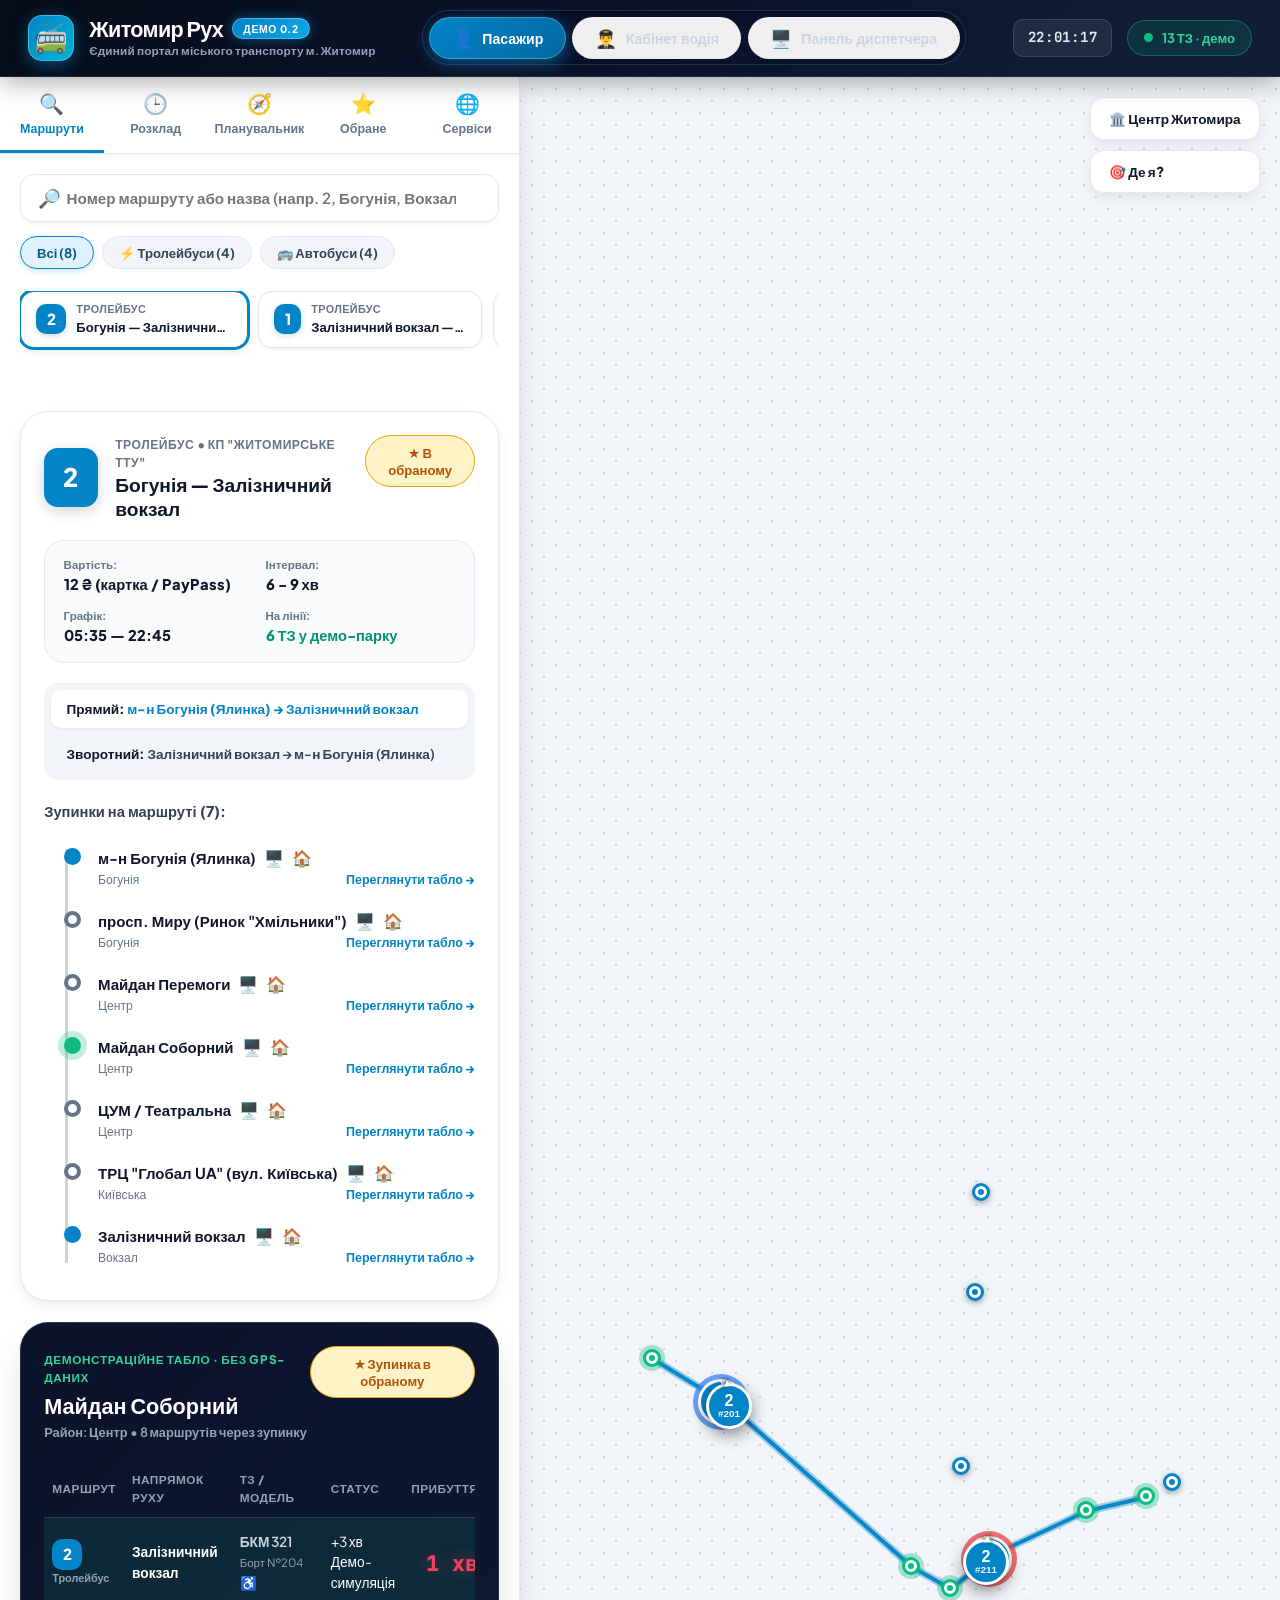
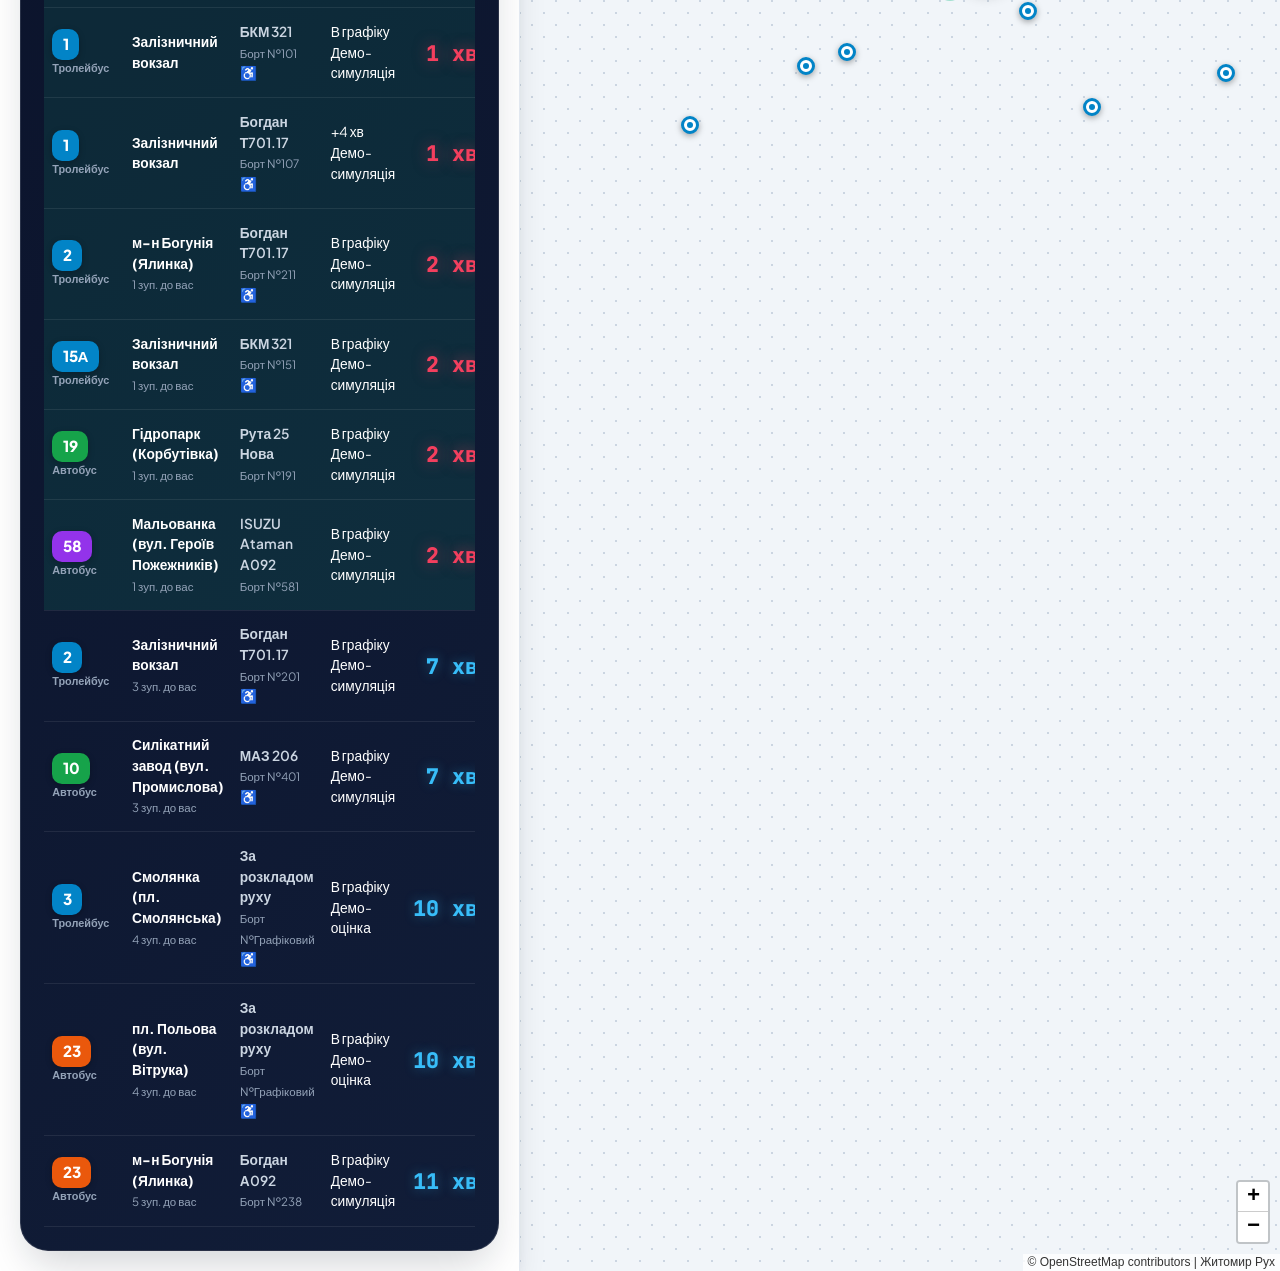
==== index.html @ 59715b7a "Add Zhytomyr transit demo app" ====
<!DOCTYPE html>
<html lang="uk">
<head>
  <meta charset="UTF-8">
  <meta name="viewport" content="width=device-width, initial-scale=1.0, maximum-scale=1.0, user-scalable=no">
  <title>Житомир Рух — Міський транспорт онлайн | Пасажир, Водій, Диспетчер</title>
  
  <!-- Шрифти -->
  <link rel="preconnect" href="https://fonts.googleapis.com">
  <link rel="preconnect" href="https://fonts.gstatic.com" crossorigin>
  <link href="https://fonts.googleapis.com/css2?family=Plus+Jakarta+Sans:wght@400;500;600;700;800;900&family=JetBrains+Mono:wght@400;500;600;700;800&display=swap" rel="stylesheet">

  <!-- Локальний автономний Leaflet CSS (без жодних помилок завантаження) -->
  <link rel="stylesheet" href="assets/leaflet.css">

  <!-- Преміум стилі додатку -->
  <link rel="stylesheet" href="css/styles.css">
</head>
<body data-page="passenger">

  <!-- ВЕРХНЯ ШАПКА З БРЕНДОМ ТА НАВІГАЦІЄЮ 3-Х СТОРІНОК -->
  <header class="app-header">
    <div class="brand-section">
      <a href="#passenger" class="brand-link" title="Житомир Рух">
        <div class="brand-logo-icon">🚎</div>
        <div class="brand-title-wrap">
          <h1 class="brand-title">
            Житомир Рух
            <span class="live-pill">ДЕМО 0.2</span>
          </h1>
          <span class="brand-tagline">Єдиний портал міського транспорту м. Житомир</span>
        </div>
      </a>
    </div>

    <!-- Навігація 3-х сторінок сайту -->
    <nav class="role-nav-container" aria-label="Сторінки сайту">
      <button class="role-nav-link active" data-role="passenger" title="Сторінка для пасажирів">
        <span class="role-icon">👤</span>
        <span class="role-text">Пасажир</span>
      </button>
      <button class="role-nav-link" data-role="driver" title="Сторінка для водіїв транспорту">
        <span class="role-icon">👨‍✈️</span>
        <span class="role-text">Кабінет водія</span>
      </button>
      <button class="role-nav-link" data-role="dispatcher" title="Сторінка диспетчера">
        <span class="role-icon">🖥️</span>
        <span class="role-text">Панель диспетчера</span>
      </button>
    </nav>

    <!-- Цифровий годинник та статус підключення -->
    <div class="header-right-meta">
      <div class="live-clock-badge" id="header-clock">--:--:--</div>
      <div class="header-status-indicator">
        <div class="pulse-dot"></div>
        <span id="header-live-counter">Демо-дані · GPS не підключено</span>
      </div>
    </div>
  </header>

  <!-- ГОЛОВНИЙ РОБОЧИЙ ПРОСТІР (3 ПОВНОЦІННІ СТОРІНКИ В ОДНОМУ САЙТІ) -->
  <main class="app-main-layout">

    <!-- ========================================== -->
    <!-- СТОРІНКА 1: ПАСАЖИРСЬКИЙ СЕРВІС            -->
    <!-- ========================================== -->
    <div id="page-passenger" class="page-view active-page">
      <aside class="passenger-sidebar" id="passenger-container">
        <!-- Заповнюється PassengerComponent: пошук, маршрути, табло прибуття, розклади -->
      </aside>
      <section class="map-viewport-container map-mount-point" id="map-mount-passenger">
        <!-- Спільна карта монтується сюди за замовчуванням -->
        <div id="shared-map-wrapper" style="width:100%;height:100%;position:relative;">
          <div id="leaflet-map"></div>
          <div class="map-floating-toolbar">
            <button id="btn-map-center-city" class="btn-map-control" title="Центрувати на майдані Соборному">
              <span>🏛️ Центр Житомира</span>
            </button>
            <button id="btn-map-my-location" class="btn-map-control" title="Моє поточне розташування">
              <span>🎯 Де я?</span>
            </button>
          </div>
        </div>
      </section>
    </div>

    <!-- ========================================== -->
    <!-- СТОРІНКА 2: КАБІНЕТ ВОДІЯ (COCKPIT HUD)   -->
    <!-- ========================================== -->
    <div id="page-driver" class="page-view">
      <aside class="driver-sidebar" id="driver-container">
        <!-- Заповнюється DriverComponent: цифровий спідометр, HUD, табель зупинок, кнопки заторів -->
      </aside>
      <section class="map-viewport-container map-mount-point" id="map-mount-driver">
        <!-- Сюди переміщується карта при відкритті сторінки водія -->
      </section>
    </div>

    <!-- ========================================== -->
    <!-- СТОРІНКА 3: ДИСПЕТЧЕРСЬКИЙ ПУНКТ КЕРУВАННЯ -->
    <!-- ========================================== -->
    <div id="page-dispatcher" class="page-view">
      <aside class="dispatcher-sidebar" id="dispatcher-container">
        <!-- Заповнюється DispatcherComponent: 5 KPI карток, таблиця рейсів, фільтри, журнал подій -->
      </aside>
      <section class="map-viewport-container map-mount-point" id="map-mount-dispatcher">
        <!-- Сюди переміщується карта при відкритті сторінки диспетчера -->
      </section>
    </div>

  </main>

  <!-- Локальний автономний Leaflet JS (100% надійність без збоїв мережі) -->
  <script src="assets/leaflet.js"></script>

  <!-- Головний єдиний бандл додатку -->
  <script src="js/bundle.js"></script>
</body>
</html>
---- assets/leaflet.css ----
/* required styles */

.leaflet-pane,
.leaflet-tile,
.leaflet-marker-icon,
.leaflet-marker-shadow,
.leaflet-tile-container,
.leaflet-pane > svg,
.leaflet-pane > canvas,
.leaflet-zoom-box,
.leaflet-image-layer,
.leaflet-layer {
	position: absolute;
	left: 0;
	top: 0;
	}
.leaflet-container {
	overflow: hidden;
	}
.leaflet-tile,
.leaflet-marker-icon,
.leaflet-marker-shadow {
	-webkit-user-select: none;
	   -moz-user-select: none;
	        user-select: none;
	  -webkit-user-drag: none;
	}
/* Prevents IE11 from highlighting tiles in blue */
.leaflet-tile::selection {
	background: transparent;
}
/* Safari renders non-retina tile on retina better with this, but Chrome is worse */
.leaflet-safari .leaflet-tile {
	image-rendering: -webkit-optimize-contrast;
	}
/* hack that prevents hw layers "stretching" when loading new tiles */
.leaflet-safari .leaflet-tile-container {
	width: 1600px;
	height: 1600px;
	-webkit-transform-origin: 0 0;
	}
.leaflet-marker-icon,
.leaflet-marker-shadow {
	display: block;
	}
/* .leaflet-container svg: reset svg max-width decleration shipped in Joomla! (joomla.org) 3.x */
/* .leaflet-container img: map is broken in FF if you have max-width: 100% on tiles */
.leaflet-container .leaflet-overlay-pane svg {
	max-width: none !important;
	max-height: none !important;
	}
.leaflet-container .leaflet-marker-pane img,
.leaflet-container .leaflet-shadow-pane img,
.leaflet-container .leaflet-tile-pane img,
.leaflet-container img.leaflet-image-layer,
.leaflet-container .leaflet-tile {
	max-width: none !important;
	max-height: none !important;
	width: auto;
	padding: 0;
	}

.leaflet-container img.leaflet-tile {
	/* See: https://bugs.chromium.org/p/chromium/issues/detail?id=600120 */
	mix-blend-mode: plus-lighter;
}

.leaflet-container.leaflet-touch-zoom {
	-ms-touch-action: pan-x pan-y;
	touch-action: pan-x pan-y;
	}
.leaflet-container.leaflet-touch-drag {
	-ms-touch-action: pinch-zoom;
	/* Fallback for FF which doesn't support pinch-zoom */
	touch-action: none;
	touch-action: pinch-zoom;
}
.leaflet-container.leaflet-touch-drag.leaflet-touch-zoom {
	-ms-touch-action: none;
	touch-action: none;
}
.leaflet-container {
	-webkit-tap-highlight-color: transparent;
}
.leaflet-container a {
	-webkit-tap-highlight-color: rgba(51, 181, 229, 0.4);
}
.leaflet-tile {
	filter: inherit;
	visibility: hidden;
	}
.leaflet-tile-loaded {
	visibility: inherit;
	}
.leaflet-zoom-box {
	width: 0;
	height: 0;
	-moz-box-sizing: border-box;
	     box-sizing: border-box;
	z-index: 800;
	}
/* workaround for https://bugzilla.mozilla.org/show_bug.cgi?id=888319 */
.leaflet-overlay-pane svg {
	-moz-user-select: none;
	}

.leaflet-pane         { z-index: 400; }

.leaflet-tile-pane    { z-index: 200; }
.leaflet-overlay-pane { z-index: 400; }
.leaflet-shadow-pane  { z-index: 500; }
.leaflet-marker-pane  { z-index: 600; }
.leaflet-tooltip-pane   { z-index: 650; }
.leaflet-popup-pane   { z-index: 700; }

.leaflet-map-pane canvas { z-index: 100; }
.leaflet-map-pane svg    { z-index: 200; }

.leaflet-vml-shape {
	width: 1px;
	height: 1px;
	}
.lvml {
	behavior: url(#default#VML);
	display: inline-block;
	position: absolute;
	}


/* control positioning */

.leaflet-control {
	position: relative;
	z-index: 800;
	pointer-events: visiblePainted; /* IE 9-10 doesn't have auto */
	pointer-events: auto;
	}
.leaflet-top,
.leaflet-bottom {
	position: absolute;
	z-index: 1000;
	pointer-events: none;
	}
.leaflet-top {
	top: 0;
	}
.leaflet-right {
	right: 0;
	}
.leaflet-bottom {
	bottom: 0;
	}
.leaflet-left {
	left: 0;
	}
.leaflet-control {
	float: left;
	clear: both;
	}
.leaflet-right .leaflet-control {
	float: right;
	}
.leaflet-top .leaflet-control {
	margin-top: 10px;
	}
.leaflet-bottom .leaflet-control {
	margin-bottom: 10px;
	}
.leaflet-left .leaflet-control {
	margin-left: 10px;
	}
.leaflet-right .leaflet-control {
	margin-right: 10px;
	}


/* zoom and fade animations */

.leaflet-fade-anim .leaflet-popup {
	opacity: 0;
	-webkit-transition: opacity 0.2s linear;
	   -moz-transition: opacity 0.2s linear;
	        transition: opacity 0.2s linear;
	}
.leaflet-fade-anim .leaflet-map-pane .leaflet-popup {
	opacity: 1;
	}
.leaflet-zoom-animated {
	-webkit-transform-origin: 0 0;
	    -ms-transform-origin: 0 0;
	        transform-origin: 0 0;
	}
svg.leaflet-zoom-animated {
	will-change: transform;
}

.leaflet-zoom-anim .leaflet-zoom-animated {
	-webkit-transition: -webkit-transform 0.25s cubic-bezier(0,0,0.25,1);
	   -moz-transition:    -moz-transform 0.25s cubic-bezier(0,0,0.25,1);
	        transition:         transform 0.25s cubic-bezier(0,0,0.25,1);
	}
.leaflet-zoom-anim .leaflet-tile,
.leaflet-pan-anim .leaflet-tile {
	-webkit-transition: none;
	   -moz-transition: none;
	        transition: none;
	}

.leaflet-zoom-anim .leaflet-zoom-hide {
	visibility: hidden;
	}


/* cursors */

.leaflet-interactive {
	cursor: pointer;
	}
.leaflet-grab {
	cursor: -webkit-grab;
	cursor:    -moz-grab;
	cursor:         grab;
	}
.leaflet-crosshair,
.leaflet-crosshair .leaflet-interactive {
	cursor: crosshair;
	}
.leaflet-popup-pane,
.leaflet-control {
	cursor: auto;
	}
.leaflet-dragging .leaflet-grab,
.leaflet-dragging .leaflet-grab .leaflet-interactive,
.leaflet-dragging .leaflet-marker-draggable {
	cursor: move;
	cursor: -webkit-grabbing;
	cursor:    -moz-grabbing;
	cursor:         grabbing;
	}

/* marker & overlays interactivity */
.leaflet-marker-icon,
.leaflet-marker-shadow,
.leaflet-image-layer,
.leaflet-pane > svg path,
.leaflet-tile-container {
	pointer-events: none;
	}

.leaflet-marker-icon.leaflet-interactive,
.leaflet-image-layer.leaflet-interactive,
.leaflet-pane > svg path.leaflet-interactive,
svg.leaflet-image-layer.leaflet-interactive path {
	pointer-events: visiblePainted; /* IE 9-10 doesn't have auto */
	pointer-events: auto;
	}

/* visual tweaks */

.leaflet-container {
	background: #ddd;
	outline-offset: 1px;
	}
.leaflet-container a {
	color: #0078A8;
	}
.leaflet-zoom-box {
	border: 2px dotted #38f;
	background: rgba(255,255,255,0.5);
	}


/* general typography */
.leaflet-container {
	font-family: "Helvetica Neue", Arial, Helvetica, sans-serif;
	font-size: 12px;
	font-size: 0.75rem;
	line-height: 1.5;
	}


/* general toolbar styles */

.leaflet-bar {
	box-shadow: 0 1px 5px rgba(0,0,0,0.65);
	border-radius: 4px;
	}
.leaflet-bar a {
	background-color: #fff;
	border-bottom: 1px solid #ccc;
	width: 26px;
	height: 26px;
	line-height: 26px;
	display: block;
	text-align: center;
	text-decoration: none;
	color: black;
	}
.leaflet-bar a,
.leaflet-control-layers-toggle {
	background-position: 50% 50%;
	background-repeat: no-repeat;
	display: block;
	}
.leaflet-bar a:hover,
.leaflet-bar a:focus {
	background-color: #f4f4f4;
	}
.leaflet-bar a:first-child {
	border-top-left-radius: 4px;
	border-top-right-radius: 4px;
	}
.leaflet-bar a:last-child {
	border-bottom-left-radius: 4px;
	border-bottom-right-radius: 4px;
	border-bottom: none;
	}
.leaflet-bar a.leaflet-disabled {
	cursor: default;
	background-color: #f4f4f4;
	color: #bbb;
	}

.leaflet-touch .leaflet-bar a {
	width: 30px;
	height: 30px;
	line-height: 30px;
	}
.leaflet-touch .leaflet-bar a:first-child {
	border-top-left-radius: 2px;
	border-top-right-radius: 2px;
	}
.leaflet-touch .leaflet-bar a:last-child {
	border-bottom-left-radius: 2px;
	border-bottom-right-radius: 2px;
	}

/* zoom control */

.leaflet-control-zoom-in,
.leaflet-control-zoom-out {
	font: bold 18px 'Lucida Console', Monaco, monospace;
	text-indent: 1px;
	}

.leaflet-touch .leaflet-control-zoom-in, .leaflet-touch .leaflet-control-zoom-out  {
	font-size: 22px;
	}


/* layers control */

.leaflet-control-layers {
	box-shadow: 0 1px 5px rgba(0,0,0,0.4);
	background: #fff;
	border-radius: 5px;
	}
.leaflet-control-layers-toggle {
	background-image: url(images/layers.png);
	width: 36px;
	height: 36px;
	}
.leaflet-retina .leaflet-control-layers-toggle {
	background-image: url(images/layers-2x.png);
	background-size: 26px 26px;
	}
.leaflet-touch .leaflet-control-layers-toggle {
	width: 44px;
	height: 44px;
	}
.leaflet-control-layers .leaflet-control-layers-list,
.leaflet-control-layers-expanded .leaflet-control-layers-toggle {
	display: none;
	}
.leaflet-control-layers-expanded .leaflet-control-layers-list {
	display: block;
	position: relative;
	}
.leaflet-control-layers-expanded {
	padding: 6px 10px 6px 6px;
	color: #333;
	background: #fff;
	}
.leaflet-control-layers-scrollbar {
	overflow-y: scroll;
	overflow-x: hidden;
	padding-right: 5px;
	}
.leaflet-control-layers-selector {
	margin-top: 2px;
	position: relative;
	top: 1px;
	}
.leaflet-control-layers label {
	display: block;
	font-size: 13px;
	font-size: 1.08333em;
	}
.leaflet-control-layers-separator {
	height: 0;
	border-top: 1px solid #ddd;
	margin: 5px -10px 5px -6px;
	}

/* Default icon URLs */
.leaflet-default-icon-path { /* used only in path-guessing heuristic, see L.Icon.Default */
	background-image: url(images/marker-icon.png);
	}


/* attribution and scale controls */

.leaflet-container .leaflet-control-attribution {
	background: #fff;
	background: rgba(255, 255, 255, 0.8);
	margin: 0;
	}
.leaflet-control-attribution,
.leaflet-control-scale-line {
	padding: 0 5px;
	color: #333;
	line-height: 1.4;
	}
.leaflet-control-attribution a {
	text-decoration: none;
	}
.leaflet-control-attribution a:hover,
.leaflet-control-attribution a:focus {
	text-decoration: underline;
	}
.leaflet-attribution-flag {
	display: inline !important;
	vertical-align: baseline !important;
	width: 1em;
	height: 0.6669em;
	}
.leaflet-left .leaflet-control-scale {
	margin-left: 5px;
	}
.leaflet-bottom .leaflet-control-scale {
	margin-bottom: 5px;
	}
.leaflet-control-scale-line {
	border: 2px solid #777;
	border-top: none;
	line-height: 1.1;
	padding: 2px 5px 1px;
	white-space: nowrap;
	-moz-box-sizing: border-box;
	     box-sizing: border-box;
	background: rgba(255, 255, 255, 0.8);
	text-shadow: 1px 1px #fff;
	}
.leaflet-control-scale-line:not(:first-child) {
	border-top: 2px solid #777;
	border-bottom: none;
	margin-top: -2px;
	}
.leaflet-control-scale-line:not(:first-child):not(:last-child) {
	border-bottom: 2px solid #777;
	}

.leaflet-touch .leaflet-control-attribution,
.leaflet-touch .leaflet-control-layers,
.leaflet-touch .leaflet-bar {
	box-shadow: none;
	}
.leaflet-touch .leaflet-control-layers,
.leaflet-touch .leaflet-bar {
	border: 2px solid rgba(0,0,0,0.2);
	background-clip: padding-box;
	}


/* popup */

.leaflet-popup {
	position: absolute;
	text-align: center;
	margin-bottom: 20px;
	}
.leaflet-popup-content-wrapper {
	padding: 1px;
	text-align: left;
	border-radius: 12px;
	}
.leaflet-popup-content {
	margin: 13px 24px 13px 20px;
	line-height: 1.3;
	font-size: 13px;
	font-size: 1.08333em;
	min-height: 1px;
	}
.leaflet-popup-content p {
	margin: 17px 0;
	margin: 1.3em 0;
	}
.leaflet-popup-tip-container {
	width: 40px;
	height: 20px;
	position: absolute;
	left: 50%;
	margin-top: -1px;
	margin-left: -20px;
	overflow: hidden;
	pointer-events: none;
	}
.leaflet-popup-tip {
	width: 17px;
	height: 17px;
	padding: 1px;

	margin: -10px auto 0;
	pointer-events: auto;

	-webkit-transform: rotate(45deg);
	   -moz-transform: rotate(45deg);
	    -ms-transform: rotate(45deg);
	        transform: rotate(45deg);
	}
.leaflet-popup-content-wrapper,
.leaflet-popup-tip {
	background: white;
	color: #333;
	box-shadow: 0 3px 14px rgba(0,0,0,0.4);
	}
.leaflet-container a.leaflet-popup-close-button {
	position: absolute;
	top: 0;
	right: 0;
	border: none;
	text-align: center;
	width: 24px;
	height: 24px;
	font: 16px/24px Tahoma, Verdana, sans-serif;
	color: #757575;
	text-decoration: none;
	background: transparent;
	}
.leaflet-container a.leaflet-popup-close-button:hover,
.leaflet-container a.leaflet-popup-close-button:focus {
	color: #585858;
	}
.leaflet-popup-scrolled {
	overflow: auto;
	}

.leaflet-oldie .leaflet-popup-content-wrapper {
	-ms-zoom: 1;
	}
.leaflet-oldie .leaflet-popup-tip {
	width: 24px;
	margin: 0 auto;

	-ms-filter: "progid:DXImageTransform.Microsoft.Matrix(M11=0.70710678, M12=0.70710678, M21=-0.70710678, M22=0.70710678)";
	filter: progid:DXImageTransform.Microsoft.Matrix(M11=0.70710678, M12=0.70710678, M21=-0.70710678, M22=0.70710678);
	}

.leaflet-oldie .leaflet-control-zoom,
.leaflet-oldie .leaflet-control-layers,
.leaflet-oldie .leaflet-popup-content-wrapper,
.leaflet-oldie .leaflet-popup-tip {
	border: 1px solid #999;
	}


/* div icon */

.leaflet-div-icon {
	background: #fff;
	border: 1px solid #666;
	}


/* Tooltip */
/* Base styles for the element that has a tooltip */
.leaflet-tooltip {
	position: absolute;
	padding: 6px;
	background-color: #fff;
	border: 1px solid #fff;
	border-radius: 3px;
	color: #222;
	white-space: nowrap;
	-webkit-user-select: none;
	-moz-user-select: none;
	-ms-user-select: none;
	user-select: none;
	pointer-events: none;
	box-shadow: 0 1px 3px rgba(0,0,0,0.4);
	}
.leaflet-tooltip.leaflet-interactive {
	cursor: pointer;
	pointer-events: auto;
	}
.leaflet-tooltip-top:before,
.leaflet-tooltip-bottom:before,
.leaflet-tooltip-left:before,
.leaflet-tooltip-right:before {
	position: absolute;
	pointer-events: none;
	border: 6px solid transparent;
	background: transparent;
	content: "";
	}

/* Directions */

.leaflet-tooltip-bottom {
	margin-top: 6px;
}
.leaflet-tooltip-top {
	margin-top: -6px;
}
.leaflet-tooltip-bottom:before,
.leaflet-tooltip-top:before {
	left: 50%;
	margin-left: -6px;
	}
.leaflet-tooltip-top:before {
	bottom: 0;
	margin-bottom: -12px;
	border-top-color: #fff;
	}
.leaflet-tooltip-bottom:before {
	top: 0;
	margin-top: -12px;
	margin-left: -6px;
	border-bottom-color: #fff;
	}
.leaflet-tooltip-left {
	margin-left: -6px;
}
.leaflet-tooltip-right {
	margin-left: 6px;
}
.leaflet-tooltip-left:before,
.leaflet-tooltip-right:before {
	top: 50%;
	margin-top: -6px;
	}
.leaflet-tooltip-left:before {
	right: 0;
	margin-right: -12px;
	border-left-color: #fff;
	}
.leaflet-tooltip-right:before {
	left: 0;
	margin-left: -12px;
	border-right-color: #fff;
	}

/* Printing */

@media print {
	/* Prevent printers from removing background-images of controls. */
	.leaflet-control {
		-webkit-print-color-adjust: exact;
		print-color-adjust: exact;
		}
	}
---- css/styles.css ----
/* ==========================================================================
   ЖИТОМИР РУХ — ПРЕМІУМ ДИЗАЙН-СИСТЕМА МІСЬКОГО ТРАНСПОРТУ (2.0)
   Сучасний муніципальний веб-сервіс європейського рівня
   ========================================================================== */

@import url('https://fonts.googleapis.com/css2?family=Plus+Jakarta+Sans:wght@400;500;600;700;800;900&family=JetBrains+Mono:wght@400;500;600;700;800&display=swap');

:root {
  /* Палітра міського електротранспорту */
  --primary-50: #f0f9ff;
  --primary-100: #e0f2fe;
  --primary-200: #bae6fd;
  --primary-300: #7dd3fc;
  --primary-400: #38bdf8;
  --primary-500: #0ea5e9;
  --primary-600: #0284c7;
  --primary-700: #0369a1;
  --primary-800: #075985;
  --primary-900: #0c4a6e;
  --primary-glow: rgba(2, 132, 199, 0.35);

  /* Тематичні кольори транспорту */
  --color-trolley: #0284c7;
  --color-bus: #10b981;
  --color-orange: #f97316;
  --color-purple: #8b5cf6;

  /* Семантичні статуси */
  --success: #10b981;
  --success-glow: rgba(16, 185, 129, 0.3);
  --success-bg: #ecfdf5;
  --success-text: #065f46;
  --success-border: #a7f3d0;

  --warning: #f59e0b;
  --warning-glow: rgba(245, 158, 11, 0.3);
  --warning-bg: #fffbeb;
  --warning-text: #92400e;
  --warning-border: #fde68a;

  --danger: #ef4444;
  --danger-glow: rgba(239, 68, 68, 0.3);
  --danger-bg: #fef2f2;
  --danger-text: #991b1b;
  --danger-border: #fecaca;

  --info: #3b82f6;
  --info-bg: #eff6ff;
  --info-text: #1e40af;
  --info-border: #bfdbfe;

  /* Темна та світла основа */
  --bg-deep: #070d19;
  --bg-header: #0b132b;
  --bg-surface-dark: #111d38;
  --bg-card-dark: #162447;
  
  --bg-app: #f4f6fa;
  --bg-card: #ffffff;
  --bg-subtle: #f8fafc;

  --text-main: #0f172a;
  --text-secondary: #334155;
  --text-muted: #64748b;
  --text-light: #94a3b8;
  --text-white: #ffffff;

  --border-subtle: #e2e8f0;
  --border-strong: #cbd5e1;
  --border-focus: #0284c7;

  /* Закруглення */
  --radius-xs: 6px;
  --radius-sm: 10px;
  --radius-md: 14px;
  --radius-lg: 20px;
  --radius-xl: 28px;
  --radius-full: 9999px;

  /* Тіні та глибина */
  --shadow-sm: 0 2px 4px rgba(15, 23, 42, 0.04), 0 1px 2px rgba(15, 23, 42, 0.02);
  --shadow-md: 0 6px 16px -2px rgba(15, 23, 42, 0.08), 0 2px 6px -1px rgba(15, 23, 42, 0.04);
  --shadow-lg: 0 14px 30px -5px rgba(15, 23, 42, 0.12), 0 6px 12px -3px rgba(15, 23, 42, 0.06);
  --shadow-floating: 0 20px 40px -10px rgba(15, 23, 42, 0.2);
  --shadow-glow: 0 0 20px var(--primary-glow);

  /* Шрифти */
  --font-sans: 'Plus Jakarta Sans', -apple-system, BlinkMacSystemFont, 'Segoe UI', Roboto, sans-serif;
  --font-mono: 'JetBrains Mono', ui-monospace, Menlo, Monaco, Consolas, monospace;

  --transition-fast: 0.15s cubic-bezier(0.4, 0, 0.2, 1);
  --transition-normal: 0.25s cubic-bezier(0.4, 0, 0.2, 1);
}

/* ==========================================================================
   БАЗОВІ СТИЛІ ТА СКИДАННЯ
   ========================================================================== */

* {
  box-sizing: border-box;
  margin: 0;
  padding: 0;
}

body {
  font-family: var(--font-sans);
  background-color: var(--bg-app);
  color: var(--text-main);
  line-height: 1.5;
  height: 100vh;
  display: flex;
  flex-direction: column;
  overflow: hidden;
  -webkit-font-smoothing: antialiased;
}

a {
  color: inherit;
  text-decoration: none;
}

button, input, select {
  font-family: inherit;
}

/* ==========================================================================
   ПРЕМІУМ ШАПКА ТА НАВІГАЦІЯ 3-Х СТОРІНОК
   ========================================================================== */

.app-header {
  background: linear-gradient(135deg, #070d19 0%, #0b132b 50%, #111d38 100%);
  color: #ffffff;
  padding: 0.65rem 1.75rem;
  display: flex;
  align-items: center;
  justify-content: space-between;
  box-shadow: 0 4px 25px rgba(0, 0, 0, 0.35);
  z-index: 1000;
  flex-shrink: 0;
  border-bottom: 1px solid rgba(255, 255, 255, 0.1);
}

.brand-section {
  display: flex;
  align-items: center;
}

.brand-link {
  display: flex;
  align-items: center;
  gap: 0.95rem;
  transition: opacity var(--transition-fast);
}

.brand-link:hover {
  opacity: 0.92;
}

.brand-logo-icon {
  width: 46px;
  height: 46px;
  background: linear-gradient(135deg, #0284c7 0%, #00b4d8 100%);
  border-radius: var(--radius-md);
  display: flex;
  align-items: center;
  justify-content: center;
  font-size: 1.7rem;
  box-shadow: 0 4px 16px rgba(2, 132, 199, 0.5);
  border: 1px solid rgba(255, 255, 255, 0.25);
  flex-shrink: 0;
}

.brand-title-wrap {
  display: flex;
  flex-direction: column;
}

.brand-title {
  font-size: 1.35rem;
  font-weight: 900;
  letter-spacing: -0.03em;
  color: #ffffff;
  display: flex;
  align-items: center;
  gap: 0.55rem;
  line-height: 1.2;
}

.live-pill {
  font-size: 0.65rem;
  background: linear-gradient(135deg, #0284c7, #0ea5e9);
  padding: 0.2rem 0.65rem;
  border-radius: var(--radius-full);
  font-weight: 800;
  text-transform: uppercase;
  letter-spacing: 0.06em;
  box-shadow: 0 0 12px rgba(2, 132, 199, 0.6);
  border: 1px solid rgba(255, 255, 255, 0.3);
}

.brand-tagline {
  font-size: 0.74rem;
  color: #94a3b8;
  font-weight: 600;
  letter-spacing: 0.01em;
}

/* Навігаційний перемикач 3-х сторінок сайту */
.role-nav-container {
  display: flex;
  background: rgba(11, 19, 43, 0.7);
  padding: 0.35rem;
  border-radius: var(--radius-full);
  gap: 0.4rem;
  border: 1px solid rgba(255, 255, 255, 0.12);
  backdrop-filter: blur(14px);
  box-shadow: inset 0 2px 4px rgba(0, 0, 0, 0.3);
}

.role-nav-link {
  display: flex;
  align-items: center;
  gap: 0.55rem;
  padding: 0.55rem 1.35rem;
  border-radius: var(--radius-full);
  font-size: 0.88rem;
  font-weight: 700;
  color: #cbd5e1;
  transition: all var(--transition-fast);
  cursor: pointer;
  border: 1px solid transparent;
}

.role-nav-link:hover {
  color: #ffffff;
  background: rgba(255, 255, 255, 0.08);
}

.role-nav-link.active {
  background: linear-gradient(135deg, #0284c7 0%, #0369a1 100%);
  color: #ffffff;
  box-shadow: 0 4px 15px rgba(2, 132, 199, 0.6);
  border-color: rgba(255, 255, 255, 0.25);
}

.role-nav-link.driver-active.active {
  background: linear-gradient(135deg, #10b981 0%, #059669 100%);
  box-shadow: 0 4px 15px rgba(16, 185, 129, 0.6);
}

.role-nav-link.dispatcher-active.active {
  background: linear-gradient(135deg, #6366f1 0%, #4f46e5 100%);
  box-shadow: 0 4px 15px rgba(99, 102, 241, 0.6);
}

.role-icon {
  font-size: 1.1rem;
}

.header-right-meta {
  display: flex;
  align-items: center;
  gap: 0.95rem;
}

.live-clock-badge {
  font-family: var(--font-mono);
  font-size: 0.88rem;
  font-weight: 700;
  color: #e2e8f0;
  background: rgba(255, 255, 255, 0.08);
  padding: 0.45rem 0.85rem;
  border-radius: var(--radius-sm);
  border: 1px solid rgba(255, 255, 255, 0.12);
  letter-spacing: 0.05em;
}

.header-status-indicator {
  display: flex;
  align-items: center;
  gap: 0.55rem;
  background: rgba(16, 185, 129, 0.15);
  border: 1px solid rgba(16, 185, 129, 0.4);
  padding: 0.45rem 1rem;
  border-radius: var(--radius-full);
  font-size: 0.82rem;
  font-weight: 700;
  color: #34d399;
}

.pulse-dot {
  width: 9px;
  height: 9px;
  background-color: #10b981;
  border-radius: 50%;
  animation: pulse-ring 2s infinite ease-out;
}

@keyframes pulse-ring {
  0% { transform: scale(0.95); box-shadow: 0 0 0 0 rgba(16, 185, 129, 0.8); }
  70% { transform: scale(1.15); box-shadow: 0 0 0 10px rgba(16, 185, 129, 0); }
  100% { transform: scale(0.95); box-shadow: 0 0 0 0 rgba(16, 185, 129, 0); }
}

/* ==========================================================================
   КОНТЕЙНЕР СТОРІНОК ТА ПЕРЕМИКАННЯ
   ========================================================================== */

.page-view {
  display: none;
  width: 100%;
  height: 100%;
  overflow: hidden;
  position: relative;
}

.page-view.active-page {
  display: flex;
  animation: fadeIn 0.25s ease-out forwards;
}

@keyframes fadeIn {
  from { opacity: 0; transform: translateY(4px); }
  to { opacity: 1; transform: translateY(0); }
}

/* ==========================================================================
   СТОРІНКА 1: ПАСАЖИРСЬКИЙ СЕРВІС
   ========================================================================== */

.passenger-layout {
  display: flex;
  width: 100%;
  height: 100%;
  overflow: hidden;
}

.passenger-sidebar {
  width: 520px;
  max-width: 48vw;
  background: #ffffff;
  border-right: 1px solid var(--border-subtle);
  display: flex;
  flex-direction: column;
  overflow-y: auto;
  z-index: 20;
  box-shadow: var(--shadow-lg);
  flex-shrink: 0;
  scrollbar-width: thin;
  scrollbar-color: #cbd5e1 #f8fafc;
}

.passenger-sidebar::-webkit-scrollbar {
  width: 6px;
}
.passenger-sidebar::-webkit-scrollbar-thumb {
  background: #cbd5e1;
  border-radius: var(--radius-full);
}

.passenger-tabs-nav {
  display: flex;
  border-bottom: 1px solid var(--border-subtle);
  background: #ffffff;
  position: sticky;
  top: 0;
  z-index: 30;
  box-shadow: 0 2px 8px rgba(0, 0, 0, 0.03);
}

.nav-tab-btn {
  flex: 1;
  display: flex;
  flex-direction: column;
  align-items: center;
  justify-content: center;
  padding: 0.85rem 0.25rem;
  background: transparent;
  border: none;
  border-bottom: 3px solid transparent;
  font-size: 0.78rem;
  font-weight: 800;
  color: var(--text-muted);
  cursor: pointer;
  transition: all var(--transition-fast);
  gap: 0.25rem;
}

.nav-tab-btn .tab-icon {
  font-size: 1.25rem;
}

.nav-tab-btn:hover {
  color: var(--primary-600);
  background: #f8fafc;
}

.nav-tab-btn.active {
  color: var(--primary-600);
  border-bottom-color: var(--primary-600);
  background: #ffffff;
}

.passenger-tab-body {
  padding: 1.25rem;
  display: flex;
  flex-direction: column;
  gap: 1.35rem;
}

/* Пошуковий рядок */
.search-filter-box {
  display: flex;
  flex-direction: column;
  gap: 0.85rem;
}

.search-input-wrapper {
  position: relative;
  display: flex;
  align-items: center;
}

.search-icon {
  position: absolute;
  left: 1.15rem;
  font-size: 1.15rem;
  color: var(--text-light);
  pointer-events: none;
}

.search-input {
  width: 100%;
  padding: 0.85rem 2.6rem 0.85rem 2.85rem;
  border: 1.5px solid var(--border-subtle);
  border-radius: var(--radius-md);
  font-size: 0.95rem;
  font-weight: 600;
  font-family: inherit;
  background: #ffffff;
  color: var(--text-main);
  box-shadow: var(--shadow-sm);
  transition: all var(--transition-fast);
}

.search-input:focus {
  outline: none;
  border-color: var(--border-focus);
  box-shadow: 0 0 0 4px rgba(2, 132, 199, 0.15);
}

.btn-clear {
  position: absolute;
  right: 0.85rem;
  background: #f1f5f9;
  border: none;
  color: var(--text-muted);
  width: 24px;
  height: 24px;
  border-radius: 50%;
  font-size: 0.8rem;
  display: flex;
  align-items: center;
  justify-content: center;
  cursor: pointer;
  transition: all var(--transition-fast);
}

.btn-clear:hover {
  background: #e2e8f0;
  color: var(--text-main);
}

.filter-pills {
  display: flex;
  gap: 0.5rem;
}

.filter-pill {
  padding: 0.45rem 1rem;
  background: #f1f5f9;
  border: 1px solid var(--border-subtle);
  border-radius: var(--radius-full);
  font-size: 0.82rem;
  font-weight: 700;
  color: var(--text-secondary);
  cursor: pointer;
  transition: all var(--transition-fast);
}

.filter-pill:hover {
  background: #e2e8f0;
  color: var(--text-main);
}

.filter-pill.active {
  background: var(--primary-100);
  border-color: var(--primary-600);
  color: var(--primary-800);
  box-shadow: 0 2px 6px rgba(2, 132, 199, 0.2);
}

/* Маршрутні чіпи */
.routes-horizontal-list {
  display: flex;
  gap: 0.65rem;
  overflow-x: auto;
  padding-bottom: 0.5rem;
  scrollbar-width: thin;
}

.stop-search-results {
  display: flex;
  flex-wrap: wrap;
  gap: 0.5rem;
  padding: 0 1rem 0.75rem;
}

.stop-search-heading,
.stop-search-empty {
  width: 100%;
  color: #64748b;
  font-size: 0.78rem;
}

.stop-search-result {
  display: flex;
  flex-direction: column;
  align-items: flex-start;
  gap: 0.15rem;
  border: 1px solid var(--border-subtle);
  border-radius: 0.65rem;
  background: #fff;
  padding: 0.55rem 0.75rem;
  color: var(--text-main);
  text-align: left;
  cursor: pointer;
}

.stop-search-result span {
  color: #64748b;
  font-size: 0.72rem;
}

.stop-search-result:hover {
  border-color: var(--primary-600);
  background: #f0f9ff;
}

.route-chip {
  flex-shrink: 0;
  display: flex;
  align-items: center;
  gap: 0.65rem;
  padding: 0.6rem 0.95rem;
  background: #ffffff;
  border: 1.5px solid var(--border-subtle);
  border-radius: var(--radius-md);
  cursor: pointer;
  transition: all var(--transition-fast);
  box-shadow: var(--shadow-sm);
}

.route-chip:hover {
  background: #f8fafc;
  border-color: var(--border-strong);
  transform: translateY(-2px);
  box-shadow: var(--shadow-md);
}

.route-chip.active {
  background: #ffffff;
  border-color: var(--chip-color, var(--primary-600));
  box-shadow: 0 0 0 2px var(--chip-color, var(--primary-600)), var(--shadow-md);
}

.route-chip-badge {
  background: var(--chip-color, var(--primary-600));
  color: #ffffff;
  font-weight: 900;
  font-size: 0.95rem;
  padding: 0.25rem 0.65rem;
  border-radius: var(--radius-sm);
  box-shadow: 0 2px 6px rgba(0, 0, 0, 0.15);
}

.route-chip-info {
  display: flex;
  flex-direction: column;
  max-width: 155px;
}

.route-chip-type {
  font-size: 0.68rem;
  text-transform: uppercase;
  color: var(--text-muted);
  font-weight: 800;
  letter-spacing: 0.03em;
}

.route-chip-name {
  font-size: 0.82rem;
  white-space: nowrap;
  overflow: hidden;
  text-overflow: ellipsis;
  font-weight: 700;
  color: var(--text-main);
}

/* Картка активного маршруту */
.selected-route-card {
  background: #ffffff;
  border: 1px solid var(--border-subtle);
  border-radius: var(--radius-xl);
  padding: 1.45rem;
  box-shadow: var(--shadow-md);
  display: flex;
  flex-direction: column;
  gap: 1.25rem;
}

.route-card-header {
  display: flex;
  align-items: flex-start;
  justify-content: space-between;
  gap: 0.95rem;
}

.route-title-group {
  display: flex;
  align-items: center;
  gap: 1.1rem;
}

.route-large-badge {
  color: #ffffff;
  font-size: 1.6rem;
  font-weight: 900;
  padding: 0.65rem 1.2rem;
  border-radius: var(--radius-md);
  box-shadow: 0 4px 14px rgba(0, 0, 0, 0.18);
}

.route-type-badge {
  font-size: 0.76rem;
  font-weight: 800;
  text-transform: uppercase;
  color: var(--text-muted);
  letter-spacing: 0.04em;
}

.route-main-name {
  font-size: 1.2rem;
  font-weight: 900;
  line-height: 1.25;
  color: var(--text-main);
}

.btn-star-fav {
  background: #f8fafc;
  border: 1px solid var(--border-subtle);
  padding: 0.5rem 0.95rem;
  border-radius: var(--radius-full);
  font-size: 0.82rem;
  font-weight: 700;
  cursor: pointer;
  color: var(--text-secondary);
  transition: all var(--transition-fast);
}

.btn-star-fav:hover {
  background: #fffbeb;
  border-color: #fde68a;
  color: #d97706;
}

.btn-star-fav.is-fav {
  background: #fef3c7;
  border-color: #f59e0b;
  color: #b45309;
}

.route-meta-strip {
  display: grid;
  grid-template-columns: repeat(2, 1fr);
  gap: 0.75rem;
  background: #f8fafc;
  padding: 0.95rem 1.15rem;
  border-radius: var(--radius-lg);
  border: 1px solid var(--border-subtle);
}

.meta-item {
  display: flex;
  flex-direction: column;
}

.meta-label {
  color: var(--text-muted);
  font-size: 0.72rem;
  font-weight: 700;
}

.meta-val {
  font-weight: 800;
  color: var(--text-main);
  font-size: 0.92rem;
}

.text-emerald {
  color: #059669;
}

/* Перемикач напрямків */
.direction-switch-bar {
  display: flex;
  flex-direction: column;
  gap: 0.45rem;
  background: #f1f5f9;
  padding: 0.45rem;
  border-radius: var(--radius-md);
}

.dir-btn {
  background: transparent;
  border: none;
  padding: 0.65rem 0.95rem;
  border-radius: var(--radius-sm);
  font-size: 0.85rem;
  text-align: left;
  color: var(--text-secondary);
  cursor: pointer;
  font-weight: 600;
  transition: all var(--transition-fast);
}

.dir-btn span {
  font-weight: 900;
  color: var(--text-main);
}

.dir-btn.active {
  background: #ffffff;
  color: var(--primary-600);
  font-weight: 800;
  box-shadow: var(--shadow-sm);
}

/* Таймлайн зупинок */
.stops-timeline-wrapper {
  display: flex;
  flex-direction: column;
  gap: 0.85rem;
}

.section-subheading {
  font-size: 0.92rem;
  font-weight: 800;
  color: var(--text-secondary);
}

.stops-timeline {
  display: flex;
  flex-direction: column;
  position: relative;
  padding-left: 1.25rem;
}

.stops-timeline::before {
  content: '';
  position: absolute;
  top: 14px;
  bottom: 14px;
  left: 21px;
  width: 3px;
  background: #cbd5e1;
  z-index: 1;
}

.stop-timeline-node {
  position: relative;
  display: flex;
  align-items: flex-start;
  gap: 1.05rem;
  padding: 0.65rem 0;
  cursor: pointer;
  transition: all var(--transition-fast);
}

.stop-timeline-node:hover .node-name {
  color: var(--primary-600);
}

.node-marker {
  position: relative;
  z-index: 2;
  width: 17px;
  height: 17px;
  border-radius: 50%;
  background: #ffffff;
  border: 4px solid #64748b;
  margin-top: 2px;
  transition: all var(--transition-fast);
  flex-shrink: 0;
}

.node-marker.terminal {
  border-color: var(--primary-600);
  background: var(--primary-600);
}

.stop-timeline-node.selected .node-marker {
  border-color: #10b981;
  background: #10b981;
  box-shadow: 0 0 0 6px rgba(16, 185, 129, 0.25);
}

.node-content {
  flex: 1;
  display: flex;
  flex-direction: column;
}

.node-name-row {
  display: flex;
  align-items: center;
  gap: 0.5rem;
}

.node-name {
  font-size: 0.94rem;
  font-weight: 700;
  color: var(--text-main);
}

.node-sub {
  display: flex;
  align-items: center;
  justify-content: space-between;
  font-size: 0.76rem;
  color: var(--text-muted);
}

.btn-peek-eta {
  background: transparent;
  border: none;
  color: var(--primary-600);
  font-size: 0.78rem;
  font-weight: 800;
  cursor: pointer;
  padding: 0;
}

.btn-peek-eta:hover {
  text-decoration: underline;
}

/* Цифрове табло прибуття на зупинці (LED Airport style) */
.live-stop-card {
  background: linear-gradient(135deg, #0b132b 0%, #111d38 100%);
  color: #ffffff;
  border-radius: var(--radius-xl);
  padding: 1.45rem;
  box-shadow: var(--shadow-floating);
  display: flex;
  flex-direction: column;
  gap: 1.15rem;
  border: 1px solid rgba(255, 255, 255, 0.12);
}

.stop-card-head {
  display: flex;
  justify-content: space-between;
  align-items: flex-start;
}

.badge-live-pulse {
  display: inline-flex;
  align-items: center;
  font-size: 0.74rem;
  font-weight: 800;
  color: #34d399;
  text-transform: uppercase;
  margin-bottom: 0.35rem;
  letter-spacing: 0.05em;
}

.stop-headline {
  font-size: 1.35rem;
  font-weight: 900;
  line-height: 1.2;
}

.stop-zone-label {
  font-size: 0.8rem;
  color: #94a3b8;
  font-weight: 600;
}

.arrivals-table-container {
  overflow-x: auto;
}

.arrivals-table {
  width: 100%;
  border-collapse: collapse;
  font-size: 0.86rem;
}

.arrivals-table th {
  text-align: left;
  padding: 0.65rem 0.5rem;
  border-bottom: 1px solid rgba(255, 255, 255, 0.15);
  color: #94a3b8;
  font-weight: 800;
  font-size: 0.74rem;
  text-transform: uppercase;
  letter-spacing: 0.04em;
}

.arrivals-table td {
  padding: 0.85rem 0.5rem;
  border-bottom: 1px solid rgba(255, 255, 255, 0.08);
  vertical-align: middle;
}

.arrival-row.row-imminent {
  background: rgba(16, 185, 129, 0.12);
}

.arrival-route-badge {
  display: inline-block;
  color: #ffffff;
  font-weight: 900;
  padding: 0.25rem 0.65rem;
  border-radius: var(--radius-sm);
  font-size: 0.95rem;
  box-shadow: 0 2px 6px rgba(0, 0, 0, 0.25);
}

.arrival-type-sub {
  display: block;
  font-size: 0.68rem;
  color: #94a3b8;
  font-weight: 700;
}

.arrival-dest-name {
  font-weight: 800;
  color: #ffffff;
}

.arrival-stops-away {
  font-size: 0.72rem;
  color: #94a3b8;
}

.arrival-model {
  font-weight: 600;
  color: #cbd5e1;
}

.arrival-board-num {
  font-size: 0.72rem;
  color: #94a3b8;
}

.col-eta {
  text-align: right;
}

.eta-big {
  font-size: 1.35rem;
  font-weight: 900;
  font-family: var(--font-mono);
  color: #38bdf8;
  text-shadow: 0 0 12px rgba(56, 189, 248, 0.4);
}

.text-urgent {
  color: #f43f5e;
  text-shadow: 0 0 15px rgba(244, 63, 94, 0.5);
  animation: pulse-text 1.5s infinite;
}

@keyframes pulse-text {
  0%, 100% { opacity: 1; }
  50% { opacity: 0.65; }
}

/* ==========================================================================
   СТОРІНКА 2: КАБІНЕТ ВОДІЯ (COCKPIT HUD)
   ========================================================================== */

.driver-layout {
  display: flex;
  width: 100%;
  height: 100%;
  overflow: hidden;
  background: #070d19;
}

.driver-sidebar {
  width: 550px;
  max-width: 50vw;
  background: #0b132b;
  border-right: 1px solid rgba(255, 255, 255, 0.1);
  display: flex;
  flex-direction: column;
  overflow-y: auto;
  z-index: 20;
  box-shadow: var(--shadow-lg);
  flex-shrink: 0;
  color: #ffffff;
  padding: 1.35rem;
  gap: 1.35rem;
  scrollbar-width: thin;
  scrollbar-color: #334155 #0b132b;
}

.driver-card-dark {
  background: rgba(255, 255, 255, 0.04);
  border: 1px solid rgba(255, 255, 255, 0.1);
  border-radius: var(--radius-xl);
  padding: 1.35rem;
  display: flex;
  flex-direction: column;
  gap: 1rem;
  box-shadow: var(--shadow-md);
}

.driver-profile-header {
  display: flex;
  align-items: center;
  gap: 1.15rem;
}

.driver-avatar-circle {
  width: 62px;
  height: 62px;
  border-radius: 50%;
  background: linear-gradient(135deg, #10b981 0%, #059669 100%);
  display: flex;
  align-items: center;
  justify-content: center;
  font-size: 2.2rem;
  box-shadow: 0 4px 15px rgba(16, 185, 129, 0.4);
  border: 2px solid rgba(255, 255, 255, 0.3);
}

.driver-name-text {
  font-size: 1.35rem;
  font-weight: 900;
  line-height: 1.2;
}

.driver-sub-id {
  font-size: 0.8rem;
  color: #94a3b8;
  font-family: var(--font-mono);
}

.shift-controls-bar {
  display: flex;
  align-items: center;
  justify-content: space-between;
  background: rgba(0, 0, 0, 0.25);
  padding: 0.95rem 1.25rem;
  border-radius: var(--radius-lg);
  border: 1px solid rgba(255, 255, 255, 0.08);
}

.shift-status-text {
  font-size: 0.92rem;
  font-weight: 800;
  display: flex;
  align-items: center;
  gap: 0.6rem;
}

.shift-active { color: #34d399; }
.shift-idle { color: #94a3b8; }

.btn-shift-toggle {
  padding: 0.75rem 1.45rem;
  border-radius: var(--radius-md);
  font-size: 0.88rem;
  font-weight: 800;
  cursor: pointer;
  border: none;
  transition: all var(--transition-fast);
}

.btn-shift-start {
  background: linear-gradient(135deg, #10b981, #059669);
  color: #ffffff;
  box-shadow: 0 4px 15px rgba(16, 185, 129, 0.4);
}

.btn-shift-end {
  background: linear-gradient(135deg, #ef4444, #dc2626);
  color: #ffffff;
  box-shadow: 0 4px 15px rgba(239, 68, 68, 0.4);
}

.btn-shift-toggle:hover {
  transform: translateY(-2px);
}

/* Cockpit HUD Gauges */
.cockpit-gauges-grid {
  display: grid;
  grid-template-columns: 1.1fr 1.6fr 1.2fr;
  gap: 1rem;
}

.cockpit-gauge-box {
  background: rgba(0, 0, 0, 0.35);
  border: 1px solid rgba(255, 255, 255, 0.1);
  border-radius: var(--radius-lg);
  padding: 1.15rem;
  display: flex;
  flex-direction: column;
  align-items: center;
  justify-content: center;
  text-align: center;
}

.speed-lcd {
  font-size: 3.4rem;
  font-weight: 900;
  font-family: var(--font-mono);
  line-height: 1;
  color: #38bdf8;
  text-shadow: 0 0 20px rgba(56, 189, 248, 0.5);
}

.speed-unit-tag {
  font-size: 0.82rem;
  color: #94a3b8;
  text-transform: uppercase;
  font-weight: 800;
}

.gauge-caption {
  font-size: 0.72rem;
  color: #cbd5e1;
  margin-top: 0.45rem;
  font-weight: 700;
}

.next-stop-callout {
  align-items: stretch;
  text-align: left;
}

.callout-label {
  font-size: 0.68rem;
  text-transform: uppercase;
  color: #f59e0b;
  font-weight: 900;
  letter-spacing: 0.05em;
}

.callout-name {
  font-size: 1.05rem;
  font-weight: 900;
  color: #ffffff;
  margin-top: 0.2rem;
  line-height: 1.3;
}

.btn-announce-stop {
  background: linear-gradient(135deg, #0284c7 0%, #0369a1 100%);
  color: #ffffff;
  border: none;
  padding: 0.65rem 0.95rem;
  border-radius: var(--radius-md);
  font-size: 0.82rem;
  font-weight: 800;
  cursor: pointer;
  margin-top: 0.65rem;
  box-shadow: 0 4px 12px rgba(2, 132, 199, 0.4);
  transition: all var(--transition-fast);
}

.btn-announce-stop:hover {
  transform: translateY(-1px);
}

.deviation-lcd {
  font-size: 3rem;
  font-weight: 900;
  font-family: var(--font-mono);
  line-height: 1;
}

.dev-unit-sub {
  font-size: 1.2rem;
}

.text-ahead { color: #38bdf8; text-shadow: 0 0 15px rgba(56, 189, 248, 0.5); }
.text-ontime { color: #34d399; text-shadow: 0 0 15px rgba(52, 211, 153, 0.5); }
.text-delayed { color: #f43f5e; text-shadow: 0 0 15px rgba(244, 63, 94, 0.5); }

/* ==========================================================================
   СТОРІНКА 3: ДИСПЕТЧЕРСЬКИЙ ЦЕНТР КЕРУВАННЯ
   ========================================================================== */

.dispatcher-layout {
  display: flex;
  width: 100%;
  height: 100%;
  overflow: hidden;
  background: #070d19;
}

.dispatcher-sidebar {
  width: 680px;
  max-width: 58vw;
  background: #0b132b;
  border-right: 1px solid rgba(255, 255, 255, 0.1);
  display: flex;
  flex-direction: column;
  overflow-y: auto;
  z-index: 20;
  box-shadow: var(--shadow-lg);
  flex-shrink: 0;
  color: #ffffff;
  padding: 1.35rem;
  gap: 1.35rem;
  scrollbar-width: thin;
  scrollbar-color: #334155 #0b132b;
}

.dispatcher-kpi-bar {
  display: grid;
  grid-template-columns: repeat(5, 1fr);
  gap: 0.95rem;
}

.kpi-card {
  background: rgba(255, 255, 255, 0.04);
  border: 1px solid rgba(255, 255, 255, 0.1);
  border-radius: var(--radius-xl);
  padding: 1.1rem;
  display: flex;
  align-items: center;
  gap: 0.95rem;
  box-shadow: var(--shadow-sm);
  transition: transform var(--transition-fast);
}

.kpi-card:hover {
  transform: translateY(-2px);
  background: rgba(255, 255, 255, 0.06);
}

.kpi-icon-wrap {
  width: 50px;
  height: 50px;
  border-radius: var(--radius-lg);
  display: flex;
  align-items: center;
  justify-content: center;
  font-size: 1.45rem;
  flex-shrink: 0;
}

.kpi-val {
  font-size: 1.45rem;
  font-weight: 900;
  line-height: 1.1;
  font-family: var(--font-mono);
}

.kpi-label {
  font-size: 0.74rem;
  color: #94a3b8;
  font-weight: 700;
}

/* Диспетчерські фільтри */
.dispatcher-controls-card {
  background: rgba(255, 255, 255, 0.04);
  border: 1px solid rgba(255, 255, 255, 0.1);
  border-radius: var(--radius-xl);
  padding: 1.1rem;
}

.controls-row-top {
  display: flex;
  flex-wrap: wrap;
  gap: 0.95rem;
  align-items: center;
}

.search-box-flex {
  flex: 1.5;
  min-width: 240px;
}

.filters-flex {
  display: flex;
  gap: 0.65rem;
  flex: 2;
  min-width: 320px;
}

.sim-speed-buttons {
  display: flex;
  align-items: center;
  gap: 0.4rem;
  background: rgba(0, 0, 0, 0.35);
  padding: 0.35rem 0.55rem;
  border-radius: var(--radius-md);
  border: 1px solid rgba(255, 255, 255, 0.1);
}

.sim-label {
  font-size: 0.78rem;
  font-weight: 800;
  color: #94a3b8;
  padding-right: 0.25rem;
}

.btn-sim-speed {
  background: transparent;
  border: none;
  padding: 0.35rem 0.75rem;
  border-radius: var(--radius-sm);
  font-size: 0.82rem;
  font-weight: 800;
  color: #cbd5e1;
  cursor: pointer;
  transition: all var(--transition-fast);
}

.btn-sim-speed.active {
  background: var(--primary-600);
  color: #ffffff;
  box-shadow: 0 2px 8px rgba(2, 132, 199, 0.5);
}

/* Таблиця телеметрії флоту */
.active-trips-card, .alerts-log-card {
  background: rgba(255, 255, 255, 0.04);
  border: 1px solid rgba(255, 255, 255, 0.1);
  border-radius: var(--radius-xl);
  padding: 1.25rem;
  display: flex;
  flex-direction: column;
  gap: 1rem;
}

.table-top-bar {
  display: flex;
  justify-content: space-between;
  align-items: center;
}

.btn-sm-action {
  background: rgba(255, 255, 255, 0.08);
  border: 1px solid rgba(255, 255, 255, 0.15);
  color: #ffffff;
  padding: 0.5rem 0.95rem;
  border-radius: var(--radius-md);
  font-size: 0.8rem;
  font-weight: 700;
  cursor: pointer;
  transition: all var(--transition-fast);
}

.btn-sm-action:hover {
  background: rgba(255, 255, 255, 0.15);
  transform: translateY(-1px);
}

.dispatcher-table-wrapper {
  overflow-x: auto;
  max-height: 480px;
}

.dispatcher-table {
  width: 100%;
  border-collapse: collapse;
  font-size: 0.84rem;
}

.dispatcher-table th {
  position: sticky;
  top: 0;
  background: #111d38;
  padding: 0.75rem 0.6rem;
  border-bottom: 2px solid rgba(255, 255, 255, 0.15);
  font-weight: 900;
  text-align: left;
  color: #94a3b8;
  text-transform: uppercase;
  font-size: 0.74rem;
  letter-spacing: 0.04em;
}

.dispatcher-table td {
  padding: 0.75rem 0.6rem;
  border-bottom: 1px solid rgba(255, 255, 255, 0.06);
  vertical-align: middle;
}

.row-delayed-highlight {
  background: rgba(239, 68, 68, 0.12);
}

.disp-action-buttons {
  display: flex;
  gap: 0.35rem;
}

.btn-table-action {
  background: rgba(255, 255, 255, 0.08);
  border: 1px solid rgba(255, 255, 255, 0.15);
  border-radius: var(--radius-sm);
  padding: 0.4rem 0.55rem;
  cursor: pointer;
  font-size: 0.9rem;
  color: #ffffff;
  transition: all var(--transition-fast);
}

.btn-table-action:hover {
  background: rgba(255, 255, 255, 0.2);
  transform: translateY(-1px);
}

/* ==========================================================================
   СПІЛЬНА ІНТЕРАКТИВНА МАПА LEAFLET
   ========================================================================== */

.map-viewport-container {
  flex: 1;
  position: relative;
  background: #e2e8f0;
  background-image: 
    radial-gradient(#cbd5e1 1.2px, transparent 1.2px),
    radial-gradient(#cbd5e1 1.2px, #f1f5f9 1.2px);
  background-size: 24px 24px;
  background-position: 0 0, 12px 12px;
}

#leaflet-map {
  width: 100%;
  height: 100%;
  background: transparent;
}

.map-floating-toolbar {
  position: absolute;
  top: 1.25rem;
  right: 1.25rem;
  z-index: 500;
  display: flex;
  flex-direction: column;
  gap: 0.65rem;
}

.btn-map-control {
  background: rgba(255, 255, 255, 0.95);
  backdrop-filter: blur(12px);
  border: 1px solid var(--border-subtle);
  padding: 0.75rem 1.15rem;
  border-radius: var(--radius-md);
  font-size: 0.85rem;
  font-weight: 800;
  color: var(--text-main);
  box-shadow: var(--shadow-md);
  cursor: pointer;
  display: flex;
  align-items: center;
  gap: 0.55rem;
  transition: all var(--transition-fast);
}

.btn-map-control:hover {
  background: #ffffff;
  border-color: var(--primary-600);
  color: var(--primary-600);
  transform: translateY(-2px);
  box-shadow: var(--shadow-lg);
}

/* Маркери ТЗ */
.custom-vehicle-marker-wrapper {
  background: transparent;
  border: none;
}

.vehicle-marker-box {
  width: 46px;
  height: 46px;
  border-radius: 50%;
  background: var(--route-color, #0284c7);
  color: #ffffff;
  display: flex;
  flex-direction: column;
  align-items: center;
  justify-content: center;
  box-shadow: 0 6px 16px rgba(0, 0, 0, 0.45);
  border: 3px solid #ffffff;
  position: relative;
  transition: all 0.2s ease;
}

.vehicle-bearing-arrow {
  position: absolute;
  top: -10px;
  font-size: 12px;
  color: #ffffff;
  text-shadow: 0 2px 5px rgba(0, 0, 0, 0.8);
  pointer-events: none;
}

.vehicle-badge-num {
  font-size: 1rem;
  font-weight: 900;
  line-height: 1;
}

.vehicle-sub-board {
  font-size: 0.62rem;
  font-weight: 800;
  opacity: 0.95;
  line-height: 1;
}

.vehicle-marker-box.status-delayed {
  box-shadow: 0 0 0 5px rgba(239, 68, 68, 0.75);
}

.vehicle-marker-box.status-ahead {
  box-shadow: 0 0 0 5px rgba(59, 130, 246, 0.75);
}

/* Маркери зупинок */
.custom-stop-marker-wrapper {
  background: transparent;
  border: none;
}

.custom-stop-marker {
  width: 18px;
  height: 18px;
  background: #ffffff;
  border: 3px solid #0284c7;
  border-radius: 50%;
  display: flex;
  align-items: center;
  justify-content: center;
  box-shadow: 0 2px 6px rgba(0, 0, 0, 0.35);
  transition: transform 0.2s ease;
}

.custom-stop-marker.active-route-stop {
  border-color: #10b981;
  background: #ecfdf5;
  box-shadow: 0 0 0 4px rgba(16, 185, 129, 0.35);
}

.custom-stop-marker:hover {
  transform: scale(1.4);
}

.stop-dot {
  width: 6px;
  height: 6px;
  background: #0284c7;
  border-radius: 50%;
}

.active-route-stop .stop-dot {
  background: #10b981;
}

/* ==========================================================================
   АДАПТИВНІСТЬ ДЛЯ СМАРТФОНІВ ТА ПЛАНШЕТІВ
   ========================================================================== */

@media (max-width: 992px) {
  .app-header {
    flex-wrap: wrap;
    gap: 0.85rem;
    padding: 0.75rem 1.15rem;
  }

  .brand-title {
    font-size: 1.15rem;
  }

  .header-right-meta {
    display: none;
  }

  .passenger-layout, .driver-layout, .dispatcher-layout {
    flex-direction: column-reverse;
  }

  .passenger-sidebar, .driver-sidebar, .dispatcher-sidebar {
    width: 100% !important;
    max-width: 100% !important;
    height: 54vh;
    border-right: none;
    border-top: 2px solid var(--border-subtle);
  }

  .map-viewport-container {
    height: 46vh;
  }

  .dispatcher-kpi-bar {
    grid-template-columns: repeat(2, 1fr);
  }

  .cockpit-gauges-grid {
    grid-template-columns: 1fr;
    gap: 0.75rem;
  }
}

@media (max-width: 640px) {
  .role-nav-link {
    padding: 0.45rem 0.85rem;
    font-size: 0.8rem;
  }
}
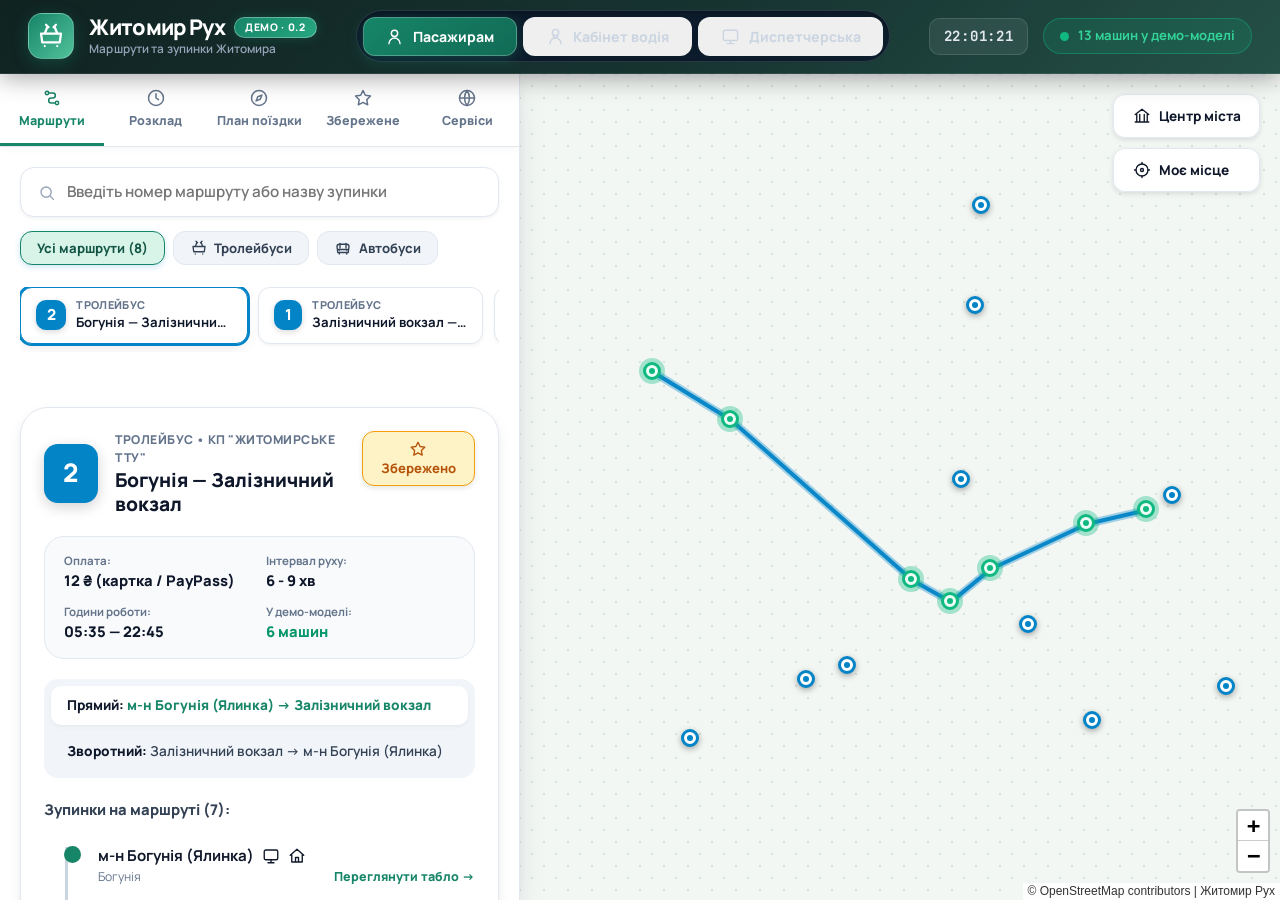
==== commit f551ad07: "Prepare Zhytomyr transit v0.2 exam handoff" ====
--- a/index.html
+++ b/index.html
@@ -3,12 +3,12 @@
 <head>
   <meta charset="UTF-8">
   <meta name="viewport" content="width=device-width, initial-scale=1.0, maximum-scale=1.0, user-scalable=no">
-  <title>Житомир Рух — Міський транспорт онлайн | Пасажир, Водій, Диспетчер</title>
+  <title>Житомир Рух — Маршрути та зупинки міста</title>
   
   <!-- Шрифти -->
   <link rel="preconnect" href="https://fonts.googleapis.com">
   <link rel="preconnect" href="https://fonts.gstatic.com" crossorigin>
-  <link href="https://fonts.googleapis.com/css2?family=Plus+Jakarta+Sans:wght@400;500;600;700;800;900&family=JetBrains+Mono:wght@400;500;600;700;800&display=swap" rel="stylesheet">
+  <link href="https://fonts.googleapis.com/css2?family=Manrope:wght@400;500;600;700;800&family=JetBrains+Mono:wght@400;500;600;700;800&display=swap" rel="stylesheet">
 
   <!-- Локальний автономний Leaflet CSS (без жодних помилок завантаження) -->
   <link rel="stylesheet" href="assets/leaflet.css">
@@ -22,13 +22,13 @@
   <header class="app-header">
     <div class="brand-section">
       <a href="#passenger" class="brand-link" title="Житомир Рух">
-        <div class="brand-logo-icon">🚎</div>
+        <div class="brand-logo-icon"><svg viewBox="0 0 24 24" aria-hidden="true"><path d="M5 17h14l1-7H4l1 7Zm2-7 2-5m8 5-2-5M7 20h.01M17 20h.01"/><path d="M10 5 8 3m6 2 2-2"/></svg></div>
         <div class="brand-title-wrap">
           <h1 class="brand-title">
             Житомир Рух
-            <span class="live-pill">ДЕМО 0.2</span>
+            <span class="live-pill">ДЕМО · 0.2</span>
           </h1>
-          <span class="brand-tagline">Єдиний портал міського транспорту м. Житомир</span>
+          <span class="brand-tagline">Маршрути та зупинки Житомира</span>
         </div>
       </a>
     </div>
@@ -36,16 +36,16 @@
     <!-- Навігація 3-х сторінок сайту -->
     <nav class="role-nav-container" aria-label="Сторінки сайту">
       <button class="role-nav-link active" data-role="passenger" title="Сторінка для пасажирів">
-        <span class="role-icon">👤</span>
-        <span class="role-text">Пасажир</span>
+        <span class="role-icon"><svg viewBox="0 0 24 24" aria-hidden="true"><circle cx="12" cy="8" r="4"/><path d="M5 21a7 7 0 0 1 14 0"/></svg></span>
+        <span class="role-text">Пасажирам</span>
       </button>
-      <button class="role-nav-link" data-role="driver" title="Сторінка для водіїв транспорту">
-        <span class="role-icon">👨‍✈️</span>
+      <button class="role-nav-link" data-role="driver" title="Кабінет водія">
+        <span class="role-icon"><svg viewBox="0 0 24 24" aria-hidden="true"><circle cx="12" cy="7" r="4"/><path d="M5 21a7 7 0 0 1 14 0M9 12l3 2 3-2"/></svg></span>
         <span class="role-text">Кабінет водія</span>
       </button>
-      <button class="role-nav-link" data-role="dispatcher" title="Сторінка диспетчера">
-        <span class="role-icon">🖥️</span>
-        <span class="role-text">Панель диспетчера</span>
+      <button class="role-nav-link" data-role="dispatcher" title="Панель диспетчера">
+        <span class="role-icon"><svg viewBox="0 0 24 24" aria-hidden="true"><rect x="3" y="4" width="18" height="13" rx="2"/><path d="M8 21h8m-4-4v4"/></svg></span>
+        <span class="role-text">Диспетчерська</span>
       </button>
     </nav>
 
@@ -74,11 +74,11 @@
         <div id="shared-map-wrapper" style="width:100%;height:100%;position:relative;">
           <div id="leaflet-map"></div>
           <div class="map-floating-toolbar">
-            <button id="btn-map-center-city" class="btn-map-control" title="Центрувати на майдані Соборному">
-              <span>🏛️ Центр Житомира</span>
+            <button id="btn-map-center-city" class="btn-map-control" title="Показати центр Житомира">
+              <span><svg class="ui-icon" viewBox="0 0 24 24" aria-hidden="true"><path d="m3 10 9-7 9 7M5 10v10m4-10v10m6-10v10m4-10v10M3 20h18"/></svg> Центр міста</span>
             </button>
-            <button id="btn-map-my-location" class="btn-map-control" title="Моє поточне розташування">
-              <span>🎯 Де я?</span>
+            <button id="btn-map-my-location" class="btn-map-control" title="Показати моє місце на карті">
+              <span><svg class="ui-icon" viewBox="0 0 24 24" aria-hidden="true"><circle cx="12" cy="12" r="8"/><circle cx="12" cy="12" r="2"/><path d="M12 2v2m0 16v2M2 12h2m16 0h2"/></svg> Моє місце</span>
             </button>
           </div>
         </div>
--- a/css/styles.css
+++ b/css/styles.css
@@ -3,24 +3,22 @@
    Сучасний муніципальний веб-сервіс європейського рівня
    ========================================================================== */
 
-@import url('https://fonts.googleapis.com/css2?family=Plus+Jakarta+Sans:wght@400;500;600;700;800;900&family=JetBrains+Mono:wght@400;500;600;700;800&display=swap');
-
 :root {
   /* Палітра міського електротранспорту */
-  --primary-50: #f0f9ff;
-  --primary-100: #e0f2fe;
-  --primary-200: #bae6fd;
-  --primary-300: #7dd3fc;
-  --primary-400: #38bdf8;
-  --primary-500: #0ea5e9;
-  --primary-600: #0284c7;
-  --primary-700: #0369a1;
-  --primary-800: #075985;
-  --primary-900: #0c4a6e;
-  --primary-glow: rgba(2, 132, 199, 0.35);
+  --primary-50: #effaf6;
+  --primary-100: #d8f3e8;
+  --primary-200: #b4e8d2;
+  --primary-300: #83d7b8;
+  --primary-400: #50c29a;
+  --primary-500: #26a77f;
+  --primary-600: #168568;
+  --primary-700: #126b56;
+  --primary-800: #125545;
+  --primary-900: #104638;
+  --primary-glow: rgba(22, 133, 104, 0.3);
 
   /* Тематичні кольори транспорту */
-  --color-trolley: #0284c7;
+  --color-trolley: #168568;
   --color-bus: #10b981;
   --color-orange: #f97316;
   --color-purple: #8b5cf6;
@@ -50,12 +48,12 @@
   --info-border: #bfdbfe;
 
   /* Темна та світла основа */
-  --bg-deep: #070d19;
-  --bg-header: #0b132b;
-  --bg-surface-dark: #111d38;
-  --bg-card-dark: #162447;
+  --bg-deep: #102321;
+  --bg-header: #173431;
+  --bg-surface-dark: #1d403b;
+  --bg-card-dark: #27524a;
   
-  --bg-app: #f4f6fa;
+  --bg-app: #f3f7f4;
   --bg-card: #ffffff;
   --bg-subtle: #f8fafc;
 
@@ -67,7 +65,7 @@
 
   --border-subtle: #e2e8f0;
   --border-strong: #cbd5e1;
-  --border-focus: #0284c7;
+  --border-focus: #168568;
 
   /* Закруглення */
   --radius-xs: 6px;
@@ -85,7 +83,7 @@
   --shadow-glow: 0 0 20px var(--primary-glow);
 
   /* Шрифти */
-  --font-sans: 'Plus Jakarta Sans', -apple-system, BlinkMacSystemFont, 'Segoe UI', Roboto, sans-serif;
+  --font-sans: 'Manrope', -apple-system, BlinkMacSystemFont, 'Segoe UI', Roboto, sans-serif;
   --font-mono: 'JetBrains Mono', ui-monospace, Menlo, Monaco, Consolas, monospace;
 
   --transition-fast: 0.15s cubic-bezier(0.4, 0, 0.2, 1);
@@ -114,6 +112,11 @@
   -webkit-font-smoothing: antialiased;
 }
 
+.app-main-layout {
+  flex: 1;
+  min-height: 0;
+}
+
 a {
   color: inherit;
   text-decoration: none;
@@ -123,12 +126,23 @@
   font-family: inherit;
 }
 
+button {
+  -webkit-tap-highlight-color: transparent;
+}
+
+button:focus-visible,
+input:focus-visible,
+select:focus-visible {
+  outline: 3px solid rgba(38, 167, 127, 0.4);
+  outline-offset: 2px;
+}
+
 /* ==========================================================================
    ПРЕМІУМ ШАПКА ТА НАВІГАЦІЯ 3-Х СТОРІНОК
    ========================================================================== */
 
 .app-header {
-  background: linear-gradient(135deg, #070d19 0%, #0b132b 50%, #111d38 100%);
+  background: linear-gradient(135deg, #102321 0%, #173431 55%, #245047 100%);
   color: #ffffff;
   padding: 0.65rem 1.75rem;
   display: flex;
@@ -159,15 +173,55 @@
 .brand-logo-icon {
   width: 46px;
   height: 46px;
-  background: linear-gradient(135deg, #0284c7 0%, #00b4d8 100%);
+  background: linear-gradient(135deg, #168568 0%, #50c29a 100%);
   border-radius: var(--radius-md);
   display: flex;
   align-items: center;
   justify-content: center;
   font-size: 1.7rem;
-  box-shadow: 0 4px 16px rgba(2, 132, 199, 0.5);
+  box-shadow: 0 4px 16px rgba(22, 133, 104, 0.35);
   border: 1px solid rgba(255, 255, 255, 0.25);
   flex-shrink: 0;
+}
+
+.brand-logo-icon svg,
+.role-icon svg {
+  width: 1.2em;
+  height: 1.2em;
+  fill: none;
+  stroke: currentColor;
+  stroke-width: 1.8;
+  stroke-linecap: round;
+  stroke-linejoin: round;
+}
+
+.brand-logo-icon svg {
+  width: 30px;
+  height: 30px;
+  color: #fff;
+}
+
+.role-icon svg {
+  display: block;
+  width: 19px;
+  height: 19px;
+  color: currentColor;
+}
+
+.ui-icon {
+  display: inline-block;
+  flex: 0 0 auto;
+  width: 18px;
+  height: 18px;
+  vertical-align: -0.2em;
+}
+
+.ui-icon:not(.no-stroke) {
+  fill: none;
+  stroke: currentColor;
+  stroke-width: 1.8;
+  stroke-linecap: round;
+  stroke-linejoin: round;
 }
 
 .brand-title-wrap {
@@ -188,13 +242,13 @@
 
 .live-pill {
   font-size: 0.65rem;
-  background: linear-gradient(135deg, #0284c7, #0ea5e9);
+  background: linear-gradient(135deg, #168568, #26a77f);
   padding: 0.2rem 0.65rem;
   border-radius: var(--radius-full);
   font-weight: 800;
   text-transform: uppercase;
   letter-spacing: 0.06em;
-  box-shadow: 0 0 12px rgba(2, 132, 199, 0.6);
+  box-shadow: 0 0 12px rgba(22, 133, 104, 0.35);
   border: 1px solid rgba(255, 255, 255, 0.3);
 }
 
@@ -237,9 +291,9 @@
 }
 
 .role-nav-link.active {
-  background: linear-gradient(135deg, #0284c7 0%, #0369a1 100%);
+  background: linear-gradient(135deg, #168568 0%, #126b56 100%);
   color: #ffffff;
-  box-shadow: 0 4px 15px rgba(2, 132, 199, 0.6);
+  box-shadow: 0 4px 15px rgba(22, 133, 104, 0.35);
   border-color: rgba(255, 255, 255, 0.25);
 }
 
@@ -388,6 +442,12 @@
 
 .nav-tab-btn .tab-icon {
   font-size: 1.25rem;
+  line-height: 1;
+}
+
+.nav-tab-btn .ui-icon {
+  width: 20px;
+  height: 20px;
 }
 
 .nav-tab-btn:hover {
@@ -477,6 +537,9 @@
 }
 
 .filter-pill {
+  display: inline-flex;
+  align-items: center;
+  gap: 0.4rem;
   padding: 0.45rem 1rem;
   background: #f1f5f9;
   border: 1px solid var(--border-subtle);
@@ -857,7 +920,7 @@
 
 /* Цифрове табло прибуття на зупинці (LED Airport style) */
 .live-stop-card {
-  background: linear-gradient(135deg, #0b132b 0%, #111d38 100%);
+  background: linear-gradient(135deg, #173431 0%, #245047 100%);
   color: #ffffff;
   border-radius: var(--radius-xl);
   padding: 1.45rem;
@@ -1235,7 +1298,7 @@
 
 .dispatcher-kpi-bar {
   display: grid;
-  grid-template-columns: repeat(5, 1fr);
+  grid-template-columns: repeat(3, minmax(0, 1fr));
   gap: 0.95rem;
 }
 
@@ -1440,9 +1503,9 @@
   flex: 1;
   position: relative;
   background: #e2e8f0;
-  background-image: 
-    radial-gradient(#cbd5e1 1.2px, transparent 1.2px),
-    radial-gradient(#cbd5e1 1.2px, #f1f5f9 1.2px);
+  background-image:
+    radial-gradient(#d5e3db 1.2px, transparent 1.2px),
+    radial-gradient(#d5e3db 1.2px, #f3f7f4 1.2px);
   background-size: 24px 24px;
   background-position: 0 0, 12px 12px;
 }
@@ -1480,12 +1543,76 @@
   transition: all var(--transition-fast);
 }
 
+.btn-map-control > span {
+  display: inline-flex;
+  align-items: center;
+  gap: 0.5rem;
+}
+
 .btn-map-control:hover {
   background: #ffffff;
   border-color: var(--primary-600);
   color: var(--primary-600);
   transform: translateY(-2px);
   box-shadow: var(--shadow-lg);
+}
+
+/* Узгоджені стани та форма інтерактивних кнопок */
+.role-nav-link,
+.filter-pill,
+.route-chip,
+.btn-star-fav,
+.btn-shift-toggle,
+.btn-announce-stop,
+.btn-sim-speed,
+.btn-sm-action,
+.btn-table-action,
+.btn-map-control,
+.btn-calculate-route,
+.btn-swap {
+  border-radius: 12px;
+  font-weight: 750;
+  transition: background-color var(--transition-fast), color var(--transition-fast),
+    border-color var(--transition-fast), box-shadow var(--transition-fast), transform var(--transition-fast);
+}
+
+.role-nav-link,
+.btn-star-fav,
+.btn-shift-toggle,
+.btn-announce-stop,
+.btn-sm-action,
+.btn-calculate-route,
+.btn-swap,
+.btn-map-control {
+  box-shadow: 0 2px 5px rgba(16, 35, 33, 0.12);
+}
+
+.role-nav-link:hover,
+.filter-pill:hover,
+.route-chip:hover,
+.btn-star-fav:hover,
+.btn-shift-toggle:hover,
+.btn-announce-stop:hover,
+.btn-sm-action:hover,
+.btn-table-action:hover,
+.btn-map-control:hover,
+.btn-calculate-route:hover,
+.btn-swap:hover {
+  transform: translateY(-1px);
+}
+
+.role-nav-link:active,
+.filter-pill:active,
+.route-chip:active,
+.btn-star-fav:active,
+.btn-shift-toggle:active,
+.btn-announce-stop:active,
+.btn-sm-action:active,
+.btn-table-action:active,
+.btn-map-control:active,
+.btn-calculate-route:active,
+.btn-swap:active {
+  transform: translateY(0);
 }
 
 /* Маркери ТЗ */
@@ -1599,20 +1726,25 @@
     display: none;
   }
 
-  .passenger-layout, .driver-layout, .dispatcher-layout {
+  .page-view.active-page {
     flex-direction: column-reverse;
+    min-height: 0;
   }
 
   .passenger-sidebar, .driver-sidebar, .dispatcher-sidebar {
     width: 100% !important;
     max-width: 100% !important;
-    height: 54vh;
+    height: auto;
+    min-height: 0;
+    flex: 1 1 0;
     border-right: none;
     border-top: 2px solid var(--border-subtle);
   }
 
   .map-viewport-container {
-    height: 46vh;
+    flex: 0 0 38%;
+    min-height: 210px;
+    width: 100%;
   }
 
   .dispatcher-kpi-bar {
@@ -1626,8 +1758,389 @@
 }
 
 @media (max-width: 640px) {
+  body {
+    height: 100dvh;
+  }
+
+  .app-header {
+    gap: 0.65rem;
+    padding: 0.6rem 0.75rem;
+  }
+
+  .brand-link {
+    gap: 0.6rem;
+  }
+
+  .brand-logo-icon {
+    width: 40px;
+    height: 40px;
+    font-size: 1.4rem;
+  }
+
+  .brand-tagline {
+    display: none;
+  }
+
+  .role-nav-container {
+    width: 100%;
+    justify-content: space-between;
+    gap: 0.2rem;
+    padding: 0.25rem;
+  }
+
   .role-nav-link {
-    padding: 0.45rem 0.85rem;
-    font-size: 0.8rem;
-  }
-}
+    flex: 1 1 0;
+    justify-content: center;
+    gap: 0.35rem;
+    padding: 0.5rem 0.35rem;
+    font-size: 0.72rem;
+    white-space: nowrap;
+  }
+
+  .role-icon {
+    font-size: 0.95rem;
+  }
+
+  .map-floating-toolbar {
+    top: 0.65rem;
+    right: 0.65rem;
+    gap: 0.4rem;
+  }
+
+  .btn-map-control {
+    padding: 0.55rem 0.7rem;
+    font-size: 0.74rem;
+  }
+
+  .passenger-tab-body {
+    padding: 0.85rem;
+    gap: 1rem;
+  }
+
+  .passenger-tabs-nav {
+    overflow-x: auto;
+  }
+
+  .nav-tab-btn {
+    min-width: 68px;
+    padding: 0.65rem 0.2rem;
+    font-size: 0.68rem;
+  }
+
+  .live-stop-card {
+    padding: 1rem;
+    border-radius: var(--radius-lg);
+  }
+
+  .dispatcher-kpi-bar {
+    grid-template-columns: repeat(2, minmax(0, 1fr));
+  }
+
+  .dispatcher-split-grid {
+    grid-template-columns: 1fr;
+  }
+}
+
+/* Trip planner and saved items */
+.planner-tab-content,
+.favorites-tab-content { display: grid; gap: 1rem; padding: 1rem; }
+.planner-card,
+.fav-section,
+.favorites-heading,
+.trip-results-card {
+  border: 1px solid #e4ebe6;
+  border-radius: 18px;
+  background: #fff;
+  box-shadow: 0 8px 24px rgba(26, 57, 44, .055);
+}
+.planner-card { padding: 1.2rem; background: linear-gradient(135deg, #f4f8f5 0%, #fff 72%); }
+.planner-heading { display: flex; align-items: center; gap: .75rem; }
+.planner-heading-icon,
+.favorites-empty-icon { display: grid; place-items: center; width: 44px; height: 44px; flex: none; border-radius: 14px; color: #147b61; background: #e6f4ee; }
+.planner-title { margin: .12rem 0 0; color: #173c32; font-size: 1.2rem; }
+.planner-intro { margin: .75rem 0 1.1rem; max-width: 40rem; color: #687970; font-size: .88rem; line-height: 1.55; }
+.planner-demo-note { margin: -.55rem 0 1rem; color: #718178; font-size: .72rem; line-height: 1.45; }
+.planner-form { display: grid; grid-template-columns: minmax(0, 1fr) auto minmax(0, 1fr); align-items: end; gap: .75rem; padding: 1rem; border: 1px solid #e7eee9; border-radius: 15px; background: rgba(255,255,255,.86); }
+.planner-input-group { display: grid; gap: .45rem; min-width: 0; }
+.planner-input-group label { color: #465c52; font-size: .78rem; font-weight: 700; }
+.planner-input-group .zt-select { width: 100%; min-height: 44px; border: 1px solid #dce6df; border-radius: 10px; background: #fff; color: #244337; padding: 0 .75rem; }
+.planner-swap-btn-row { display: flex; justify-content: center; }
+.btn-swap { display: inline-flex; align-items: center; justify-content: center; gap: .4rem; min-height: 40px; border: 1px solid #d9e9df; border-radius: 10px; padding: 0 .75rem; color: #147b61; background: #f2f8f4; font-weight: 700; cursor: pointer; }
+.btn-swap:hover { background: #e6f4ee; }
+.btn-calculate-route { grid-column: 1 / -1; display: inline-flex; align-items: center; justify-content: center; gap: .5rem; min-height: 46px; border: 0; border-radius: 11px; color: #fff; background: #147b61; font-weight: 750; cursor: pointer; transition: background .18s, transform .18s; }
+.btn-calculate-route:hover { background: #0f644f; transform: translateY(-1px); }
+.planner-results { min-width: 0; }
+.trip-results-card { padding: 1rem; }
+.trip-results-card .results-header { display: flex; align-items: center; justify-content: space-between; gap: .7rem; margin-bottom: .8rem; }
+.trip-results-card .results-header h4 { margin: 0; color: #244337; }
+.trip-variant-card { border: 1px solid #e6ece8; border-radius: 13px; padding: .9rem; background: #fbfdfb; }
+.trip-variant-card.recommended { border-color: #cde8da; background: linear-gradient(135deg, #f1f8f3, #fff); }
+.variant-top { display: flex; align-items: center; gap: .75rem; }
+.variant-time { margin-left: auto; text-align: right; }
+.variant-details { display: grid; gap: .55rem; margin-top: .8rem; color: #52665b; font-size: .84rem; }
+.variant-actions { margin-top: .8rem; }
+.btn-show-on-map { border: 1px solid #d2e8dc; border-radius: 9px; padding: .55rem .75rem; color: #147b61; background: #fff; font-weight: 700; cursor: pointer; }
+.transfer-legs { display: grid; gap: .5rem; margin: .8rem 0; }
+.transfer-leg { display: flex; align-items: center; gap: .65rem; }
+.transfer-leg > span:last-child { display: grid; gap: .12rem; }
+.transfer-leg strong { color: #28473a; font-size: .82rem; }
+.transfer-leg small { color: #708078; font-size: .76rem; }
+.planner-no-route { display: grid; gap: .4rem; border: 1px dashed #d7e5dc; border-radius: 12px; padding: 1rem; color: #52665b; background: #fbfdfb; }
+.planner-no-route strong { color: #355447; }
+.favorites-heading { display: flex; align-items: center; justify-content: space-between; gap: 1rem; padding: 1.1rem 1.2rem; background: linear-gradient(110deg, #f1f8f3, #fff 75%); }
+.favorites-heading h3 { margin: .15rem 0; color: #173c32; }
+.favorites-heading p { margin: 0; color: #687970; font-size: .86rem; }
+.favorites-total,.fav-count { border-radius: 999px; padding: .35rem .65rem; color: #147b61; background: #e6f4ee; font-size: .75rem; font-weight: 750; white-space: nowrap; }
+.fav-section { padding: 1rem; }
+.fav-section h3 { display: flex; align-items: center; gap: .5rem; margin: 0 0 .85rem; color: #244337; font-size: 1rem; }
+.fav-section h3 .ui-icon { color: #147b61; }
+.fav-routes-grid,.fav-stops-list { display: grid; grid-template-columns: repeat(auto-fit, minmax(min(100%, 250px), 1fr)); gap: .65rem; }
+.fav-route-item,.fav-stop-item { display: flex; align-items: center; gap: .75rem; min-width: 0; border: 1px solid #e7eee9; border-radius: 13px; padding: .75rem; background: #fbfdfb; transition: border-color .18s, transform .18s, box-shadow .18s; }
+.fav-route-item { cursor: pointer; }
+.fav-route-item:hover,.fav-stop-item:hover { border-color: #b8dcc8; transform: translateY(-1px); box-shadow: 0 5px 16px rgba(26,57,44,.06); }
+.fav-route-desc { display: grid; gap: .2rem; min-width: 0; }
+.fav-route-desc strong,.fav-stop-item strong { color: #28473a; font-size: .84rem; }
+.fav-route-desc span,.fav-stop-item .text-muted { color: #708078; font-size: .76rem; line-height: 1.4; }
+.fav-stop-item > div:first-child { display: grid; gap: .2rem; min-width: 0; }
+.fav-actions { display: flex; align-items: center; gap: .4rem; margin-left: auto; }
+.btn-view-stop { border: 1px solid #d3e7dc; border-radius: 8px; padding: .45rem .6rem; color: #147b61; background: #fff; font-size: .76rem; font-weight: 700; white-space: nowrap; cursor: pointer; }
+.btn-remove-fav { display: grid; place-items: center; width: 34px; height: 34px; flex: none; border: 1px solid #f0e1df; border-radius: 9px; color: #a75c51; background: #fff; cursor: pointer; }
+.btn-remove-fav:hover { background: #fff5f3; }
+.favorites-empty { display: grid; justify-items: start; gap: .4rem; padding: 1rem; border: 1px dashed #d7e5dc; border-radius: 13px; background: #fbfdfb; }
+.favorites-empty-icon { width: 38px; height: 38px; border-radius: 12px; }
+.favorites-empty strong { color: #355447; font-size: .87rem; }
+.favorites-empty > span:last-child { color: #708078; font-size: .8rem; line-height: 1.5; }
+@media (max-width: 640px) {
+  .planner-tab-content,.favorites-tab-content { padding: .65rem; }
+  .planner-form { grid-template-columns: 1fr; }
+  .planner-swap-btn-row { justify-content: flex-start; }
+  .btn-calculate-route { grid-column: auto; }
+  .favorites-heading { align-items: flex-start; }
+  .fav-actions { flex-wrap: wrap; }
+}
+
+/* Розклад: зрозумілі часові блоки та відмінне оформлення вихідних */
+.schedule-tab-content {
+  display: flex;
+  flex-direction: column;
+  gap: 1rem;
+}
+
+.schedule-header-card,
+.schedule-grid-box,
+.schedule-weekend-card {
+  border: 1px solid #e2ebe5;
+  border-radius: 18px;
+  background: #fff;
+  box-shadow: 0 5px 18px rgba(20, 50, 40, 0.055);
+}
+
+.schedule-header-card {
+  padding: 1.2rem;
+  background: linear-gradient(135deg, #fff 0%, #f1f8f4 100%);
+}
+
+.sched-top-row {
+  display: flex;
+  align-items: center;
+  gap: 0.9rem;
+}
+
+.sched-top-row > div {
+  min-width: 0;
+}
+
+.sched-top-row h3 {
+  margin: 0.2rem 0;
+  color: #183c32;
+  font-size: 1.1rem;
+  line-height: 1.35;
+}
+
+.schedule-eyebrow {
+  color: #558172;
+  font-size: 0.66rem;
+  font-weight: 800;
+  letter-spacing: 0.09em;
+}
+
+.schedule-disclaimer {
+  margin: 0.2rem 0 0;
+  color: #718078;
+  font-size: 0.75rem;
+  line-height: 1.45;
+}
+
+.sched-kpis {
+  display: grid;
+  grid-template-columns: repeat(4, minmax(0, 1fr));
+  gap: 0.55rem;
+  margin-top: 1rem;
+}
+
+.sched-kpis .kpi-box {
+  display: flex;
+  flex-direction: column;
+  gap: 0.2rem;
+  min-width: 0;
+  padding: 0.7rem;
+  border: 1px solid #e1ece5;
+  border-radius: 12px;
+  background: rgba(255, 255, 255, 0.82);
+}
+
+.sched-kpis .kpi-num {
+  color: #176b54;
+  font-family: var(--font-mono);
+  font-size: 1.05rem;
+  font-weight: 800;
+}
+
+.sched-kpis .kpi-lbl {
+  color: #718078;
+  font-size: 0.68rem;
+  line-height: 1.3;
+}
+
+.schedule-grid-box,
+.schedule-weekend-card {
+  padding: 1rem;
+}
+
+.sched-box-title {
+  display: flex;
+  align-items: flex-start;
+  justify-content: space-between;
+  gap: 0.75rem;
+  margin-bottom: 0.85rem;
+}
+
+.sched-box-title h4 {
+  margin-top: 0.2rem;
+  color: #183c32;
+  font-size: 0.95rem;
+  line-height: 1.35;
+}
+
+.badge-weekday,
+.badge-weekend {
+  flex: 0 0 auto;
+  border-radius: 999px;
+  padding: 0.35rem 0.65rem;
+  font-size: 0.68rem;
+  font-weight: 800;
+}
+
+.badge-weekday {
+  background: #e4f4eb;
+  color: #176b54;
+}
+
+.badge-weekend {
+  background: #fff3df;
+  color: #94621c;
+}
+
+.departure-hours-grid {
+  display: grid;
+  grid-template-columns: repeat(2, minmax(0, 1fr));
+  gap: 0.45rem;
+}
+
+.hour-row {
+  display: flex;
+  align-items: flex-start;
+  gap: 0.6rem;
+  min-width: 0;
+  padding: 0.55rem 0.6rem;
+  border: 1px solid #edf1ee;
+  border-radius: 10px;
+  background: #fbfdfb;
+}
+
+.hour-label {
+  flex: 0 0 2.5rem;
+  padding-top: 0.15rem;
+  color: #176b54;
+  font-family: var(--font-mono);
+  font-size: 0.76rem;
+  font-weight: 800;
+}
+
+.minute-pills {
+  display: flex;
+  flex-wrap: wrap;
+  gap: 0.3rem;
+}
+
+.min-tag {
+  border-radius: 6px;
+  padding: 0.18rem 0.38rem;
+  background: #eaf4ee;
+  color: #2e5144;
+  font-family: var(--font-mono);
+  font-size: 0.68rem;
+  font-weight: 700;
+}
+
+.weekend-schedule-grid {
+  display: grid;
+  grid-template-columns: repeat(4, minmax(0, 1fr));
+  gap: 0.5rem;
+}
+
+.weekend-time {
+  display: flex;
+  flex-direction: column;
+  gap: 0.3rem;
+  padding: 0.7rem;
+  border: 1px solid #f0e7d7;
+  border-radius: 11px;
+  background: #fffaf1;
+}
+
+.weekend-time span {
+  color: #89775b;
+  font-size: 0.66rem;
+  line-height: 1.3;
+}
+
+.weekend-time strong {
+  color: #684f2d;
+  font-family: var(--font-mono);
+  font-size: 0.95rem;
+}
+
+.schedule-empty-note {
+  margin: 0;
+  padding: 0.85rem;
+  border-radius: 10px;
+  background: #f4f8f5;
+  color: #66776d;
+  font-size: 0.8rem;
+  line-height: 1.5;
+}
+
+@media (max-width: 640px) {
+  .schedule-header-card,
+  .schedule-grid-box,
+  .schedule-weekend-card {
+    padding: 0.8rem;
+  }
+
+  .sched-kpis {
+    grid-template-columns: repeat(2, minmax(0, 1fr));
+  }
+
+  .departure-hours-grid {
+    grid-template-columns: 1fr;
+  }
+
+  .weekend-schedule-grid {
+    grid-template-columns: repeat(2, minmax(0, 1fr));
+  }
+
+  .sched-box-title {
+    flex-direction: column;
+  }
+}
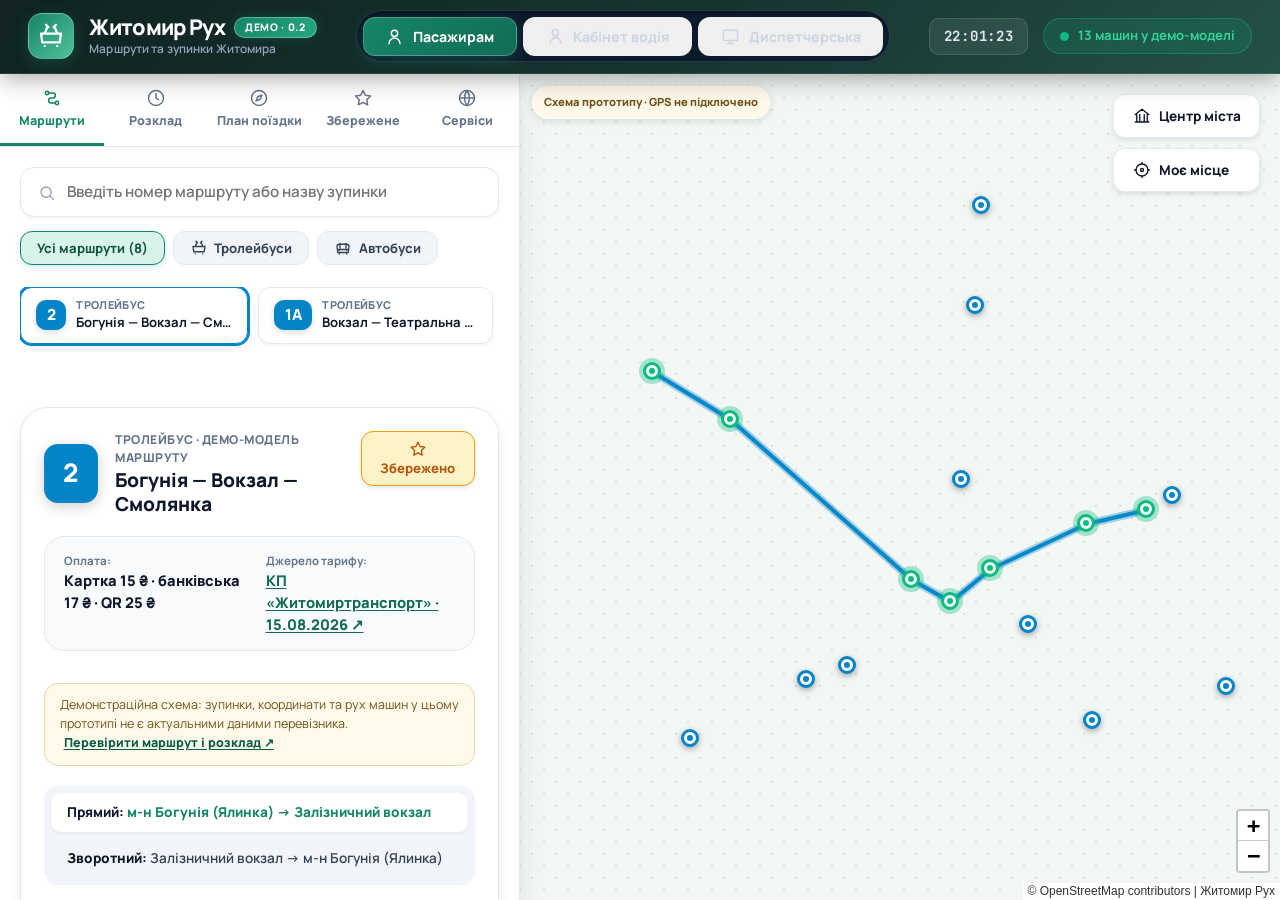
==== commit 86029e13: "Use verified Zhytomyr fares and timetable sources" ====
--- a/index.html
+++ b/index.html
@@ -73,6 +73,7 @@
         <!-- Спільна карта монтується сюди за замовчуванням -->
         <div id="shared-map-wrapper" style="width:100%;height:100%;position:relative;">
           <div id="leaflet-map"></div>
+          <div class="map-data-badge">Схема прототипу · GPS не підключено</div>
           <div class="map-floating-toolbar">
             <button id="btn-map-center-city" class="btn-map-control" title="Показати центр Житомира">
               <span><svg class="ui-icon" viewBox="0 0 24 24" aria-hidden="true"><path d="m3 10 9-7 9 7M5 10v10m4-10v10m6-10v10m4-10v10M3 20h18"/></svg> Центр міста</span>
@@ -115,6 +116,6 @@
   <script src="assets/leaflet.js"></script>
 
   <!-- Головний єдиний бандл додатку -->
-  <script src="js/bundle.js"></script>
+  <script src="js/bundle.js?v=0.2.4"></script>
 </body>
 </html>
--- a/css/styles.css
+++ b/css/styles.css
@@ -770,6 +770,32 @@
   font-size: 0.92rem;
 }
 
+.verified-data-link {
+  color: var(--primary-700);
+  text-decoration: underline;
+  text-underline-offset: 2px;
+}
+
+.route-data-notice {
+  margin-top: 0.75rem;
+  padding: 0.75rem 0.9rem;
+  border: 1px solid #ead8ad;
+  border-radius: var(--radius-md);
+  background: #fff9e9;
+  color: #70531b;
+  font-size: 0.78rem;
+  line-height: 1.5;
+}
+
+.route-data-notice a {
+  display: inline-block;
+  margin-left: 0.25rem;
+  color: #075c49;
+  font-weight: 800;
+  text-decoration: underline;
+  text-underline-offset: 2px;
+}
+
 .text-emerald {
   color: #059669;
 }
@@ -1524,6 +1550,23 @@
   display: flex;
   flex-direction: column;
   gap: 0.65rem;
+}
+
+.map-data-badge {
+  position: absolute;
+  z-index: 500;
+  top: 0.75rem;
+  left: 0.75rem;
+  max-width: calc(100% - 1.5rem);
+  padding: 0.45rem 0.7rem;
+  border: 1px solid rgba(255, 255, 255, 0.78);
+  border-radius: 999px;
+  background: rgba(255, 249, 233, 0.95);
+  color: #70531b;
+  font-size: 0.7rem;
+  font-weight: 800;
+  box-shadow: 0 2px 10px rgba(0, 0, 0, 0.13);
+  pointer-events: none;
 }
 
 .btn-map-control {
@@ -1759,7 +1802,38 @@
 
 @media (max-width: 640px) {
   body {
-    height: 100dvh;
+    height: auto;
+    min-height: 100dvh;
+    overflow-x: hidden;
+    overflow-y: auto;
+  }
+
+  .app-main-layout {
+    flex: 0 0 auto;
+    min-height: 0;
+    overflow: visible;
+  }
+
+  .page-view.active-page {
+    height: auto;
+    min-height: 0;
+    overflow: visible;
+    flex: 0 0 auto;
+  }
+
+  .passenger-sidebar,
+  .driver-sidebar,
+  .dispatcher-sidebar {
+    flex: 0 0 auto;
+    height: auto;
+    min-height: 0;
+    overflow: visible;
+  }
+
+  .map-viewport-container {
+    flex: 0 0 auto;
+    height: clamp(200px, 30dvh, 280px);
+    min-height: 200px;
   }
 
   .app-header {
@@ -1971,6 +2045,23 @@
   line-height: 1.45;
 }
 
+.official-schedule-cta {
+  display: block;
+  padding: 1rem 1.1rem;
+  border-radius: 14px;
+  background: var(--primary-700);
+  color: #fff;
+  font-weight: 800;
+  text-align: center;
+  text-decoration: none;
+}
+
+.official-schedule-cta:hover,
+.official-schedule-cta:focus-visible {
+  background: var(--primary-800);
+  color: #fff;
+}
+
 .sched-kpis {
   display: grid;
   grid-template-columns: repeat(4, minmax(0, 1fr));
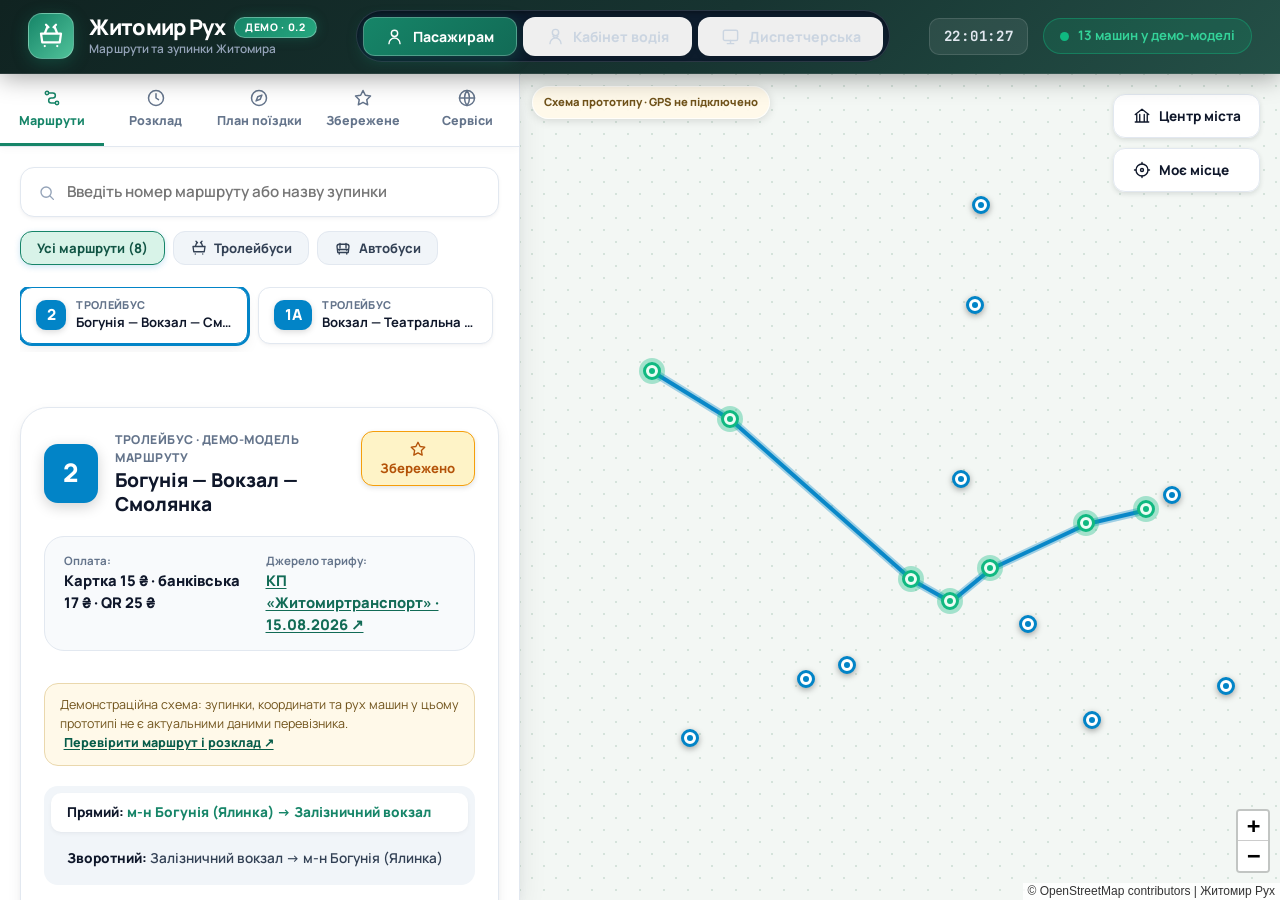
==== commit 6efbcecc: "Replace circular vehicle markers with transit icons" ====
--- a/index.html
+++ b/index.html
@@ -116,6 +116,6 @@
   <script src="assets/leaflet.js"></script>
 
   <!-- Головний єдиний бандл додатку -->
-  <script src="js/bundle.js?v=0.2.4"></script>
+  <script src="js/bundle.js?v=0.2.5"></script>
 </body>
 </html>
--- a/css/styles.css
+++ b/css/styles.css
@@ -1665,40 +1665,98 @@
 }
 
 .vehicle-marker-box {
-  width: 46px;
-  height: 46px;
-  border-radius: 50%;
-  background: var(--route-color, #0284c7);
-  color: #ffffff;
-  display: flex;
-  flex-direction: column;
+  width: 64px;
+  height: 54px;
+  color: #0f172a;
+  display: flex;
   align-items: center;
   justify-content: center;
-  box-shadow: 0 6px 16px rgba(0, 0, 0, 0.45);
-  border: 3px solid #ffffff;
   position: relative;
   transition: all 0.2s ease;
 }
 
+.vehicle-icon {
+  display: block;
+  width: 64px;
+  height: 46px;
+  overflow: visible;
+  filter: drop-shadow(0 3px 4px rgba(15, 23, 42, 0.45));
+}
+
+.vehicle-body {
+  fill: var(--route-color, #0284c7);
+  stroke: #ffffff;
+  stroke-width: 2;
+}
+
+.vehicle-route-sign {
+  fill: #fff4c2;
+  stroke: #263445;
+  stroke-width: 0.8;
+}
+
+.vehicle-window {
+  fill: #d9f1f8;
+  stroke: #263445;
+  stroke-width: 0.8;
+}
+
+.vehicle-bumper {
+  fill: none;
+  stroke: #e2e8f0;
+  stroke-width: 2;
+  stroke-linecap: round;
+}
+
+.vehicle-wheel {
+  fill: #1e293b;
+  stroke: #ffffff;
+  stroke-width: 1;
+}
+
+.trolley-pole {
+  fill: none;
+  stroke: #1e293b;
+  stroke-width: 2;
+  stroke-linecap: round;
+}
+
 .vehicle-bearing-arrow {
   position: absolute;
-  top: -10px;
-  font-size: 12px;
+  top: -1px;
+  right: 4px;
+  z-index: 2;
+  font-size: 9px;
+  color: #102a43;
+  text-shadow: 0 1px 1px rgba(255, 255, 255, 0.9);
+  pointer-events: none;
+}
+
+.vehicle-badge-num {
+  position: absolute;
+  top: 10px;
+  left: 14px;
+  z-index: 1;
+  width: 19px;
+  color: #102a43;
+  font-size: 0.48rem;
+  font-weight: 950;
+  line-height: 8px;
+  text-align: center;
+  white-space: nowrap;
+}
+
+.vehicle-sub-board {
+  position: absolute;
+  right: 0;
+  bottom: 0;
+  padding: 1px 3px;
+  border: 1px solid #ffffff;
+  border-radius: 4px;
+  background: #102a43;
   color: #ffffff;
-  text-shadow: 0 2px 5px rgba(0, 0, 0, 0.8);
-  pointer-events: none;
-}
-
-.vehicle-badge-num {
-  font-size: 1rem;
-  font-weight: 900;
-  line-height: 1;
-}
-
-.vehicle-sub-board {
-  font-size: 0.62rem;
-  font-weight: 800;
-  opacity: 0.95;
+  font-size: 0.48rem;
+  font-weight: 800;
   line-height: 1;
 }
 
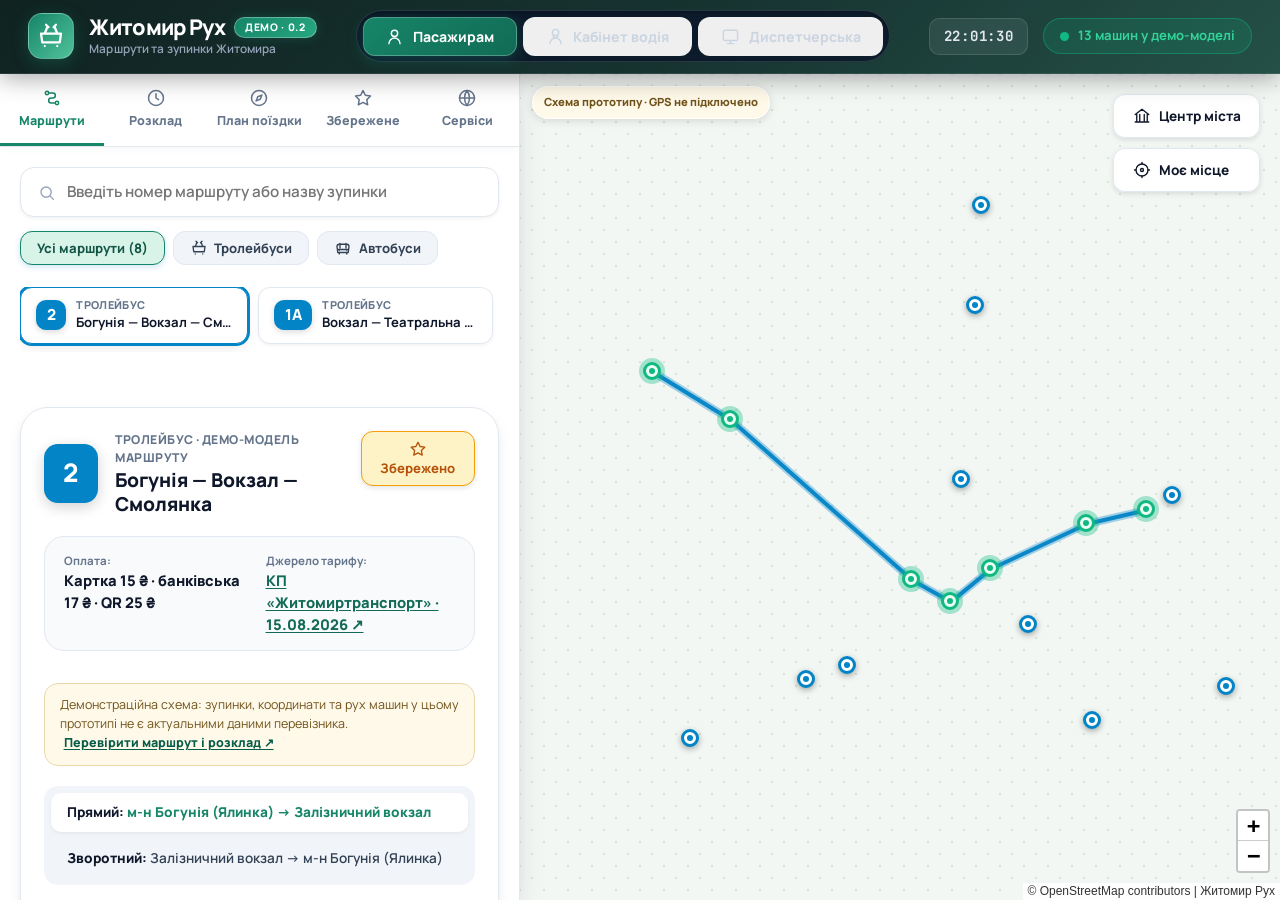
==== commit 1acabacf: "Add browser geolocation to map" ====
--- a/index.html
+++ b/index.html
@@ -73,6 +73,7 @@
         <!-- Спільна карта монтується сюди за замовчуванням -->
         <div id="shared-map-wrapper" style="width:100%;height:100%;position:relative;">
           <div id="leaflet-map"></div>
+          <div id="map-location-status" class="map-location-status" role="status" aria-live="polite" hidden></div>
           <div class="map-data-badge">Схема прототипу · GPS не підключено</div>
           <div class="map-floating-toolbar">
             <button id="btn-map-center-city" class="btn-map-control" title="Показати центр Житомира">
@@ -116,6 +117,6 @@
   <script src="assets/leaflet.js"></script>
 
   <!-- Головний єдиний бандл додатку -->
-  <script src="js/bundle.js?v=0.2.5"></script>
+  <script src="js/bundle.js?v=0.2.6"></script>
 </body>
 </html>
--- a/css/styles.css
+++ b/css/styles.css
@@ -1567,6 +1567,39 @@
   font-weight: 800;
   box-shadow: 0 2px 10px rgba(0, 0, 0, 0.13);
   pointer-events: none;
+}
+
+.map-location-status {
+  position: absolute;
+  z-index: 520;
+  top: 3rem;
+  left: 0.75rem;
+  width: min(24rem, calc(100% - 1.5rem));
+  padding: 0.7rem 0.85rem;
+  border: 1px solid #bfdbfe;
+  border-radius: 12px;
+  background: rgba(239, 246, 255, 0.97);
+  color: #1e3a8a;
+  font-size: 0.78rem;
+  font-weight: 700;
+  line-height: 1.45;
+  box-shadow: 0 5px 18px rgba(15, 23, 42, 0.18);
+}
+
+.map-location-status[hidden] {
+  display: none;
+}
+
+.map-location-status[data-state="success"] {
+  border-color: #86efac;
+  background: rgba(240, 253, 244, 0.97);
+  color: #166534;
+}
+
+.map-location-status[data-state="error"] {
+  border-color: #fca5a5;
+  background: rgba(254, 242, 242, 0.98);
+  color: #991b1b;
 }
 
 .btn-map-control {
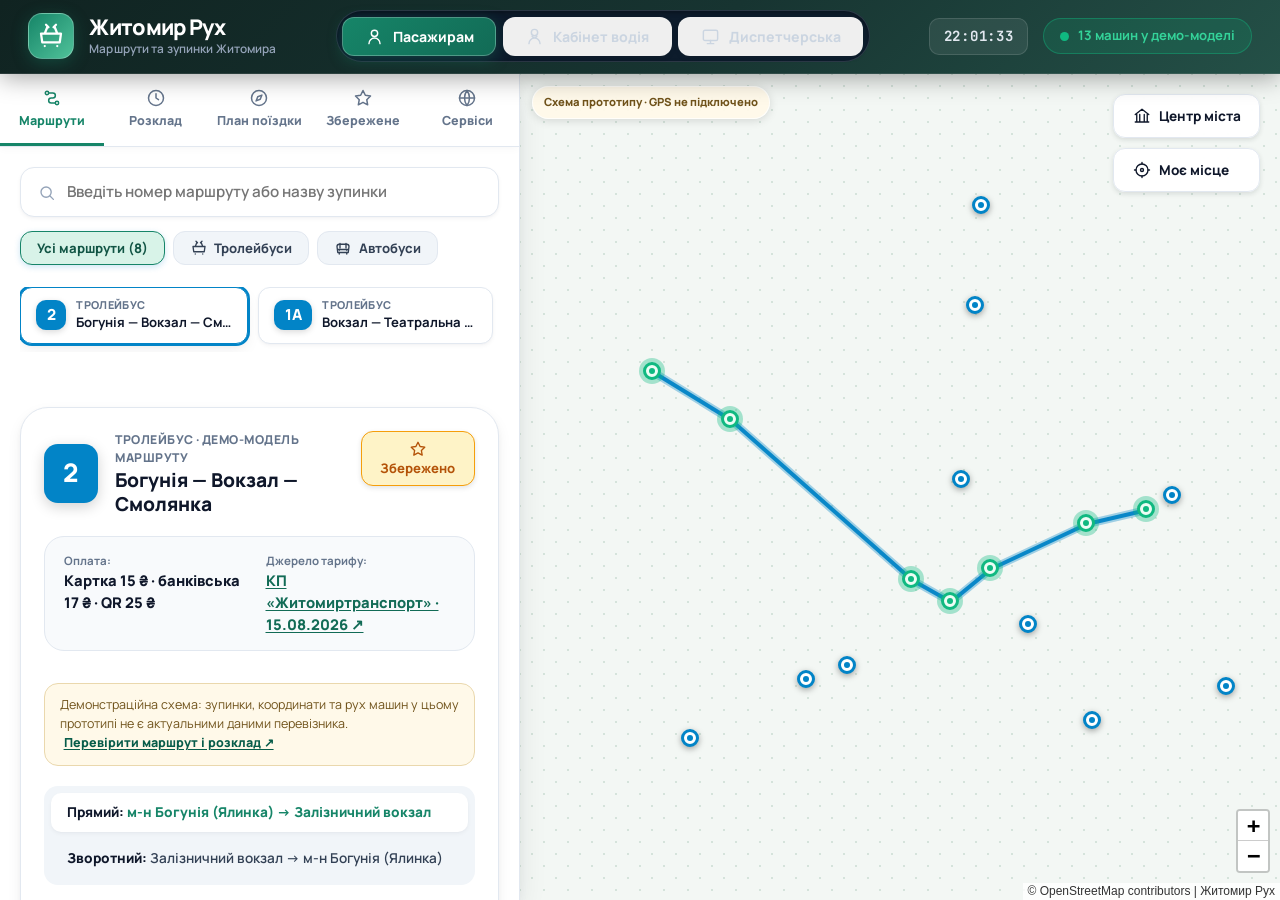
==== commit 6a517299: "Remove demo version badge" ====
--- a/index.html
+++ b/index.html
@@ -26,7 +26,6 @@
         <div class="brand-title-wrap">
           <h1 class="brand-title">
             Житомир Рух
-            <span class="live-pill">ДЕМО · 0.2</span>
           </h1>
           <span class="brand-tagline">Маршрути та зупинки Житомира</span>
         </div>
--- a/css/styles.css
+++ b/css/styles.css
@@ -284,6 +284,8 @@
   cursor: pointer;
   border: 1px solid transparent;
 }
+
+.role-nav-entry { text-decoration: none; white-space: nowrap; }
 
 .role-nav-link:hover {
   color: #ffffff;
@@ -2326,3 +2328,65 @@
     flex-direction: column;
   }
 }
+.staff-login-link {
+  display: inline-flex;
+  align-items: center;
+  justify-content: center;
+  min-height: 38px;
+  margin-left: 10px;
+  padding: 0 14px;
+  border: 1px solid var(--border-color, #dce3ea);
+  border-radius: 10px;
+  background: var(--surface, #fff);
+  color: var(--text-primary, #253449);
+  font: inherit;
+  font-size: 13px;
+  font-weight: 700;
+  text-decoration: none;
+  cursor: pointer;
+}
+
+.staff-login-link:hover { border-color: var(--accent, #3176d2); color: var(--accent, #3176d2); }
+.staff-login-link:disabled { opacity: .6; cursor: wait; }
+
+.staff-login-page {
+  min-height: 100vh;
+  display: grid;
+  place-items: center;
+  padding: 24px;
+  background: #f2f5f8;
+  color: #243247;
+  font-family: "Manrope", "Plus Jakarta Sans", sans-serif;
+}
+
+.staff-login-card {
+  width: min(100%, 440px);
+  padding: 36px;
+  border: 1px solid #e1e7ee;
+  border-radius: 22px;
+  background: #fff;
+  box-shadow: 0 20px 60px #23384e18;
+}
+
+.staff-login-brand { color: #243247; font-size: 18px; font-weight: 800; text-decoration: none; }
+.staff-login-eyebrow { margin: 30px 0 8px; color: #4379b9; font-size: 11px; font-weight: 800; letter-spacing: .13em; }
+.staff-login-card h1 { margin: 0; font-size: 28px; }
+.staff-login-description { margin: 10px 0 24px; color: #667487; font-size: 14px; line-height: 1.6; }
+.staff-login-card form { display: grid; gap: 10px; }
+.staff-login-card label { margin-top: 8px; font-size: 13px; font-weight: 700; }
+.staff-login-card input, .staff-login-card select {
+  width: 100%; min-height: 46px; padding: 0 12px; border: 1px solid #d6dee8; border-radius: 10px;
+  background: white; color: inherit; font: inherit;
+}
+.staff-login-card form button {
+  min-height: 48px; margin-top: 10px; border: 0; border-radius: 11px; background: #276bc0;
+  color: white; font: inherit; font-weight: 800; cursor: pointer;
+}
+.staff-login-card form button:disabled { opacity: .65; cursor: wait; }
+#staff-login-status { min-height: 22px; margin: 4px 0 0; color: #a33d35; font-size: 13px; }
+.staff-login-back { display: inline-block; margin-top: 18px; color: #4f6176; font-size: 13px; text-decoration: none; }
+
+@media (max-width: 700px) {
+  .staff-login-link { margin: 8px 0; }
+  .staff-login-card { padding: 26px 22px; }
+}
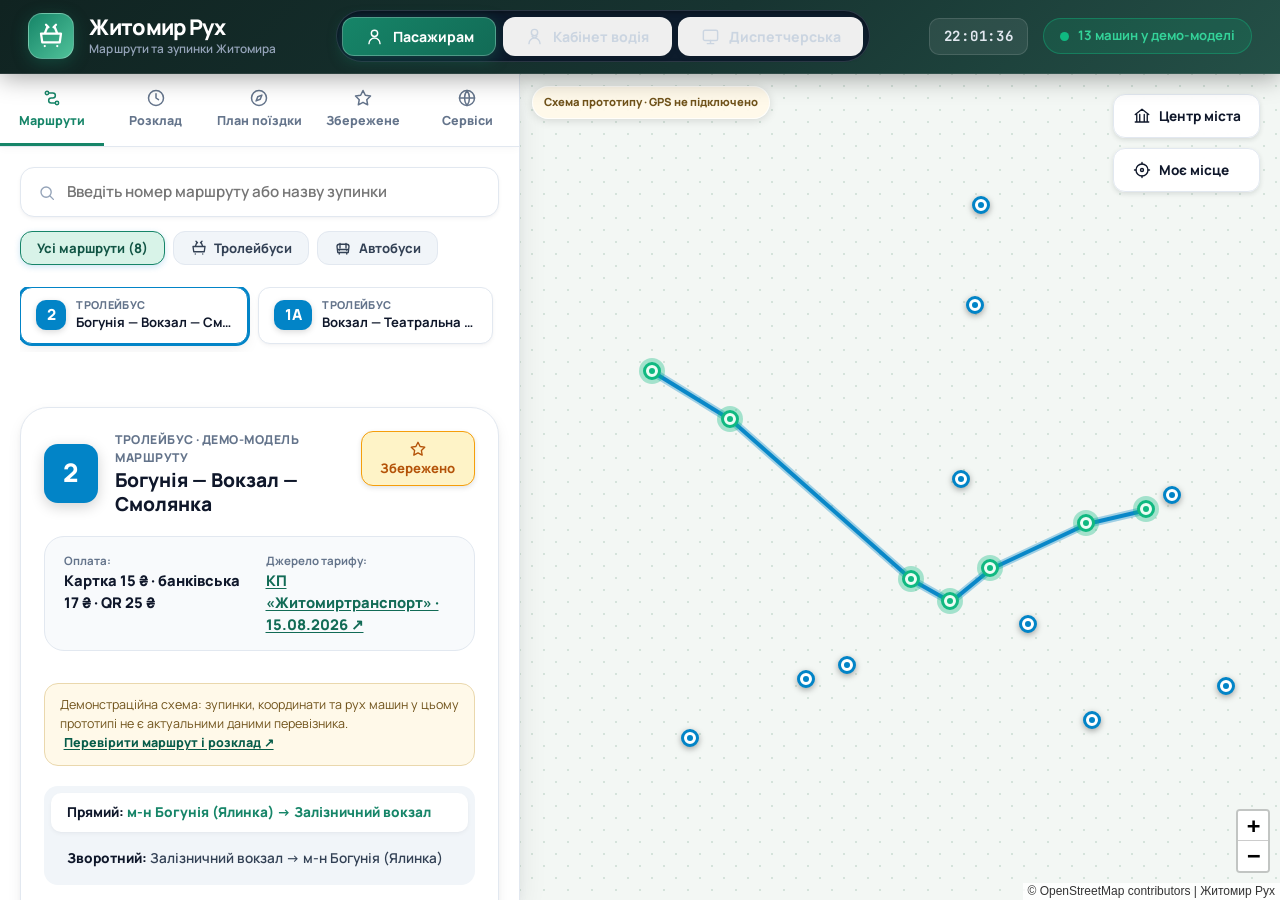
==== commit ac7c5dea: "Open staff login in modal dialog" ====
--- a/index.html
+++ b/index.html
@@ -116,6 +116,6 @@
   <script src="assets/leaflet.js"></script>
 
   <!-- Головний єдиний бандл додатку -->
-  <script src="js/bundle.js?v=0.2.6"></script>
+  <script src="js/bundle.js?v=0.2.7"></script>
 </body>
 </html>
--- a/css/styles.css
+++ b/css/styles.css
@@ -2390,3 +2390,45 @@
   .staff-login-link { margin: 8px 0; }
   .staff-login-card { padding: 26px 22px; }
 }
+.staff-nav-button {
+  appearance: none;
+  background: transparent;
+  font: inherit;
+  cursor: pointer;
+}
+
+.staff-auth-dialog {
+  width: min(430px, calc(100vw - 32px));
+  padding: 0;
+  border: 1px solid #dce4ec;
+  border-radius: 20px;
+  color: #243247;
+  background: #fff;
+  box-shadow: 0 24px 80px #08182b55;
+}
+
+.staff-auth-dialog::backdrop { background: #101a2bb8; backdrop-filter: blur(4px); }
+.staff-auth-form { position: relative; display: grid; gap: 10px; padding: 30px; }
+.staff-auth-close {
+  position: absolute; top: 13px; right: 15px; width: 36px; height: 36px; border: 0; border-radius: 50%;
+  background: #f0f3f6; color: #435266; font-size: 24px; cursor: pointer;
+}
+.staff-auth-eyebrow { margin: 0 38px 2px 0; color: #4379b9; font-size: 10px; font-weight: 800; letter-spacing: .11em; }
+.staff-auth-form h2 { margin: 0; font-size: 25px; }
+.staff-auth-role { margin: -4px 0 4px; color: #64748b; font-size: 14px; }
+.staff-auth-form label { margin-top: 6px; font-size: 13px; font-weight: 750; }
+.staff-auth-form input {
+  width: 100%; min-height: 46px; padding: 0 12px; border: 1px solid #d6dee8; border-radius: 10px;
+  color: inherit; background: #fff; font: inherit;
+}
+.staff-auth-status { min-height: 20px; margin: 0; color: #a33d35; font-size: 12px; }
+.staff-auth-submit {
+  min-height: 46px; border: 0; border-radius: 10px; background: #276bc0; color: #fff; font: inherit;
+  font-weight: 800; cursor: pointer;
+}
+.staff-auth-submit:disabled { opacity: .65; cursor: wait; }
+
+@media (max-width: 640px) {
+  .staff-auth-form { padding: 26px 22px; }
+  .staff-nav-button { flex: 1 1 0; justify-content: center; padding: .5rem .35rem; font-size: .72rem; }
+}
